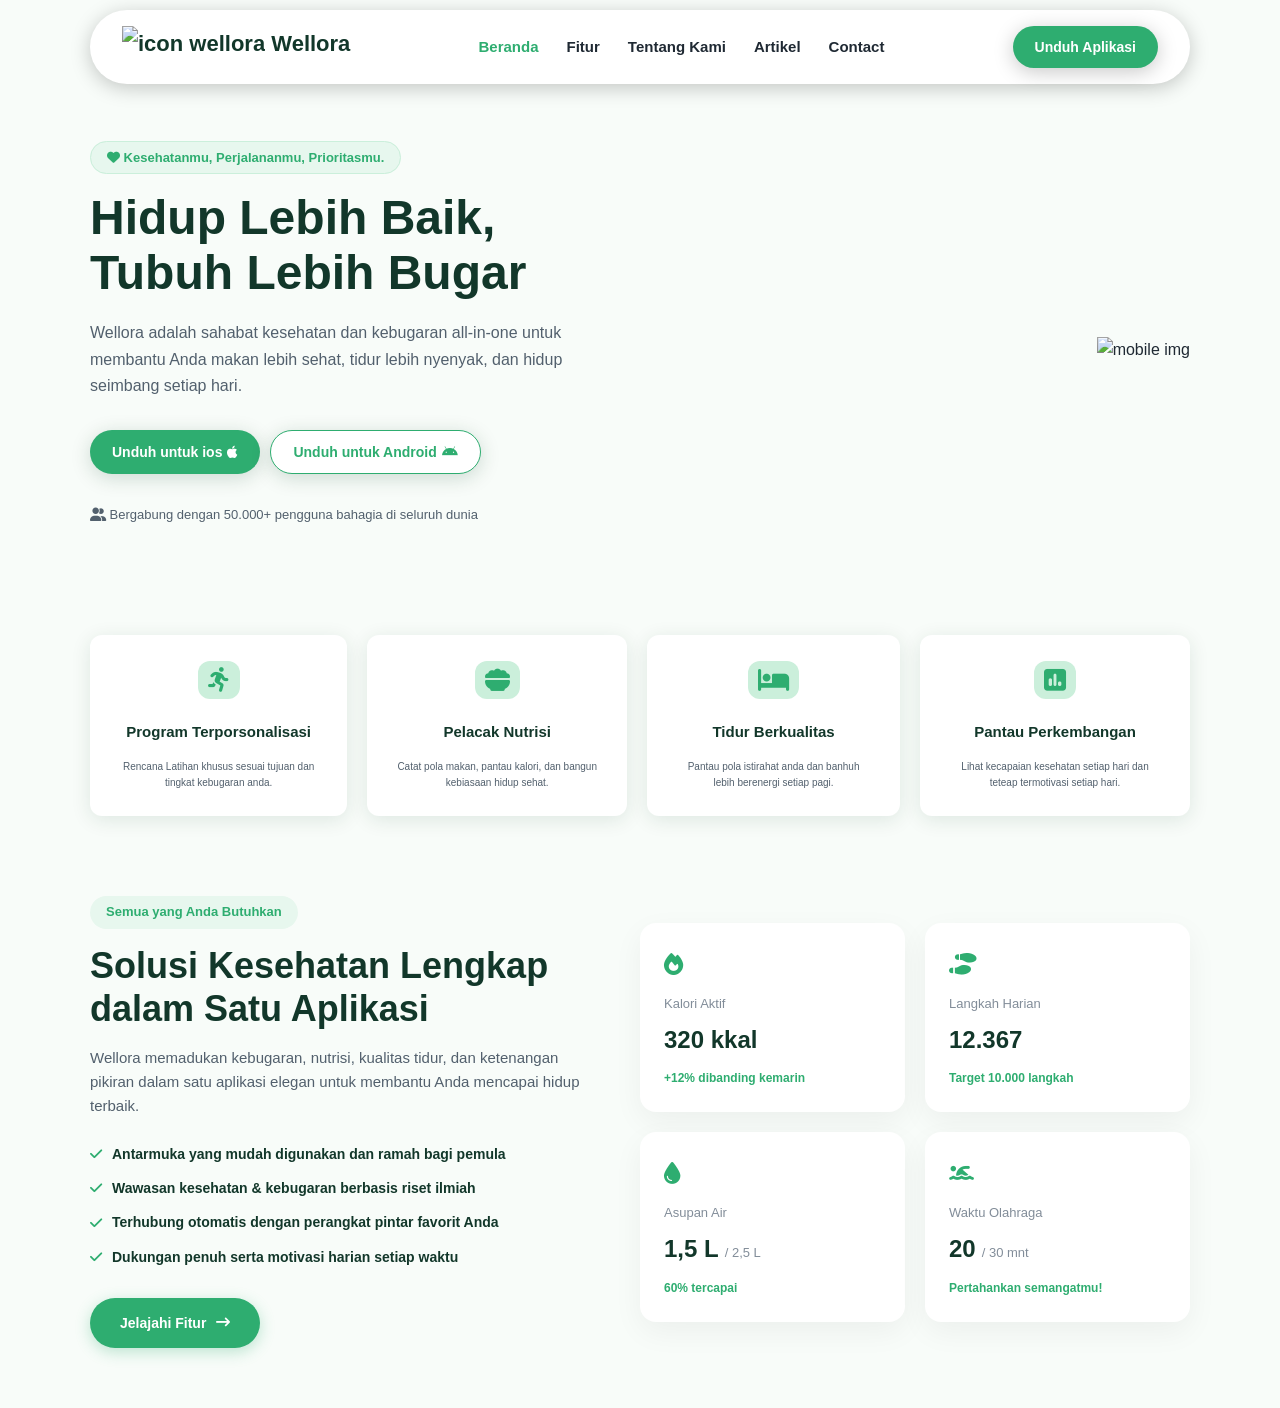
==== index.html @ ba8f1bae "first commit" ====
<!DOCTYPE html>
<html lang="en">
<head>
  <meta charset="UTF-8">
  <meta name="viewport" content="width=device-width, initial-scale=1.0">
  <title>wellora.web</title>
  <link rel="stylesheet" href="style.css">
    <!-- Font Awesome Icon Library -->
    <link rel="stylesheet" href="https://cdnjs.cloudflare.com/ajax/libs/font-awesome/6.7.2/css/all.min.css" />

</head>
<body>
  <!-- header -->
  <header>
    <!-- logo -->
     <a href="#" class="navlogo">
     <span class="navlogoicon">
      <img src="https://lh3.googleusercontent.com/drive-storage/AJQWtBNpy7UcXJLCCyPNH37jKdorgZY7l9CeEy8eBWcWMnrYd9LPdTwV-IcKPlzGe5DvdjfcFlWqzOZmU04oXI4hOB-oAnep9xHTvx-Dtn3wOmR-TZpiCQ=w1920-h928?auditContext=forDisplay" alt="icon wellora" width="30" height="30">
     </span>
     Wellora
    </a>

    <!-- menu -->
     <nav class="navmenu">
      <a href="#" class="navitem navitem-active">Beranda</a>
      <a href="#" class="navitem">Fitur</a>
      <a href="#" class="navitem">Tentang Kami</a>
      <a href="#" class="navitem">Artikel</a>
      <a href="#" class="navitem">Contact</a>

     </nav>
    <!-- button -->
     <div class="navbutton">
      <a href="#" class="navbuttonunduh">Unduh Aplikasi </a>
     </div>
  </header>
  <!-- hero -->
   <section class="hero">
    <div class="texthero">
      <span class="badgehero"><i class="fa-solid fa-heart"></i>
       Kesehatanmu, Perjalananmu, Prioritasmu.
      </span>
      <h1 class="judulhero">
        Hidup Lebih Baik,<br> Tubuh Lebih Bugar
      </h1>
      <p class="parafhero">Wellora adalah sahabat kesehatan dan kebugaran all-in-one untuk <br> membantu Anda makan lebih sehat, tidur
        lebih nyenyak, dan hidup<br>seimbang setiap hari.
      </p>
      <div class="buttonhero">
        <a href="#" class="ios">Unduh untuk ios
          <i class="fa-brands fa-apple"></i></a>
        <a href="#" class="Android">Unduh untuk Android
          <i class="fa-brands fa-android"></i></a>
      </div>
      <div class="tagline">
         <i class="fa-solid fa-user-group"></i>
         Bergabung dengan 50.000+ pengguna bahagia di seluruh dunia 
      </div>
    </div>
    <div class="gambarhero">
      <img src="https://lh3.googleusercontent.com/drive-storage/AJQWtBPCfw74c8d9u2xYVH5w7DA3XFbW40SSnewrKDf_74r3ZK7bQre1Wvm15f_te7UjoFHJ07h672FbIvqyPeDYc8zlpuM-F2taJ-fATeaSntiDtudWUA=w1920-h928?auditContext=forDisplay" alt="mobile img" class="gambar">
    </div>
   </section>
   <!-- section1 -->
   <section class="section">
    <div class="secfitur">
      <span>
        <i class="fa-solid fa-person-running"></i>
      </span>
      <h2 class="fitur">Program Terporsonalisasi</h2>
      <p class="secparaf">Rencana Latihan khusus sesuai tujuan dan tingkat kebugaran anda.</p>
    </div>
    <div class="secfitur">
      <span>
        <i class="fa-solid fa-bowl-food"></i>
      </span>
      <h2 class="fitur">Pelacak Nutrisi</h2>
      <p class="secparaf">Catat pola makan, pantau kalori, dan bangun kebiasaan hidup sehat.</p>
    </div>
      <div class="secfitur">
      <span>
       <i class="fa-solid fa-bed"></i>
      </span>
      <h2 class="fitur">Tidur Berkualitas</h2>
      <p class="secparaf">Pantau pola istirahat anda dan banhuh lebih berenergi setiap pagi.</p>
    </div>
    <div class="secfitur">
      <span>
      <i class="fa-solid fa-square-poll-vertical"></i>
      </span>
      <h2 class="fitur">Pantau Perkembangan</h2>
      <p class="secparaf">Lihat kecapaian kesehatan setiap hari dan teteap termotivasi setiap hari.</p>
    </div>
   </section>
   <!-- section2 -->
    <section class="section2">
    <!-- Sisi Kiri: Teks & Fitur -->
    <div class="div2">
      <span class="span2">Semua yang Anda Butuhkan</span>
      <h1 class="h1">Solusi Kesehatan Lengkap<br>dalam Satu Aplikasi</h1>
      <p class="p2">
        Wellora memadukan kebugaran, nutrisi, kualitas tidur, dan ketenangan pikiran 
        dalam satu aplikasi elegan untuk membantu Anda mencapai hidup terbaik.
      </p>

      <div class="centang-list">
        <div class="centang-item">
          <i class="fa-solid fa-check"></i>
          <span><b>Antarmuka yang mudah digunakan dan ramah bagi pemula</b></span>
        </div>
        <div class="centang-item">
          <i class="fa-solid fa-check"></i>
          <span><b>Wawasan kesehatan & kebugaran berbasis riset ilmiah</b></span>
        </div>
        <div class="centang-item">
          <i class="fa-solid fa-check"></i>
          <span><b>Terhubung otomatis dengan perangkat pintar favorit Anda</b></span>
        </div>
        <div class="centang-item">
          <i class="fa-solid fa-check"></i>
          <span><b>Dukungan penuh serta motivasi harian setiap waktu</b></span>
        </div>
      </div>

      <button class="btnfitur">
        Jelajahi Fitur <i class="fa-solid fa-arrow-right-long"></i>
      </button>
    </div>

    <!-- Sisi Kanan: Kartu Metric (Grid 2x2) -->
    <div class="sec2">
      <!-- Kartu 1: Kalori -->
      <div class="secfitur2">
        <span class="icon-box"><i class="fa-solid fa-fire"></i></span>
        <p class="secparaf2">Kalori Aktif</p>
        <h2 class="fitur2">320 kkal</h2>
        <p class="hijautext">+12% dibanding kemarin</p>
      </div>

      <!-- Kartu 2: Langkah -->
      <div class="secfitur2">
        <span class="icon-box"><i class="fa-solid fa-shoe-prints"></i></span>
        <p class="secparaf2">Langkah Harian</p>
        <h2 class="fitur2">12.367</h2>
        <p class="hijautext">Target 10.000 langkah</p>
      </div>

      <!-- Kartu 3: Asupan Air -->
      <div class="secfitur2">
        <span class="icon-box"><i class="fa-solid fa-droplet"></i></span>
        <p class="secparaf2">Asupan Air</p>
        <div class="spanminim">
          <h2 class="fitur2">1,5 L</h2>
         <span class="subtext">/ 2,5 L</span>
        </div>
        <p class="hijautext">60% tercapai</p>
      </div>

      <!-- Kartu 4: Waktu Olahraga -->
      <div class="secfitur2">
        <span class="icon-box"><i class="fa-solid fa-person-swimming"></i></span>
        <p class="secparaf2">Waktu Olahraga</p>
        <div class="spanminim">
          <h2 class="fitur2">20</h2>
          <span class="subtext">/ 30 mnt</span>
        </div>
        <p class="hijautext">Pertahankan semangatmu!</p>
      </div>
    </div>
  </section>
</body>
</html>
---- style.css ----
/* reset all */
* {
  box-sizing: border-box;
  margin: 0;
  padding: 0;
}

body {
  font-family: 'Segoe UI', Tahoma, Geneva, Verdana, sans-serif;
  background-color: #F8FCF9;
  color: #1f2933;
  line-height: 1.6;/* jarak antara baris */
}

/* header dan navbar */
header {
  width: 90%;
  max-width: 1100px;
  background-color: white;
  border-radius: 40px;
  box-shadow: 0 4px 20px rgba(0, 0, 0, 0.217);
  margin: 10px auto 30px auto;
  padding: 16px 32px;

  display: flex;
  justify-content: space-between;
}

.navlogo {
  font-size: 22px;
  font-weight: 800;
  color: #12372A;
  text-decoration: none ;
}

.navmenu {
  display: flex;
  align-items: center;
  gap: 28px;
}

.navitem {
  color: #1F2933;
  text-decoration: none;
  font-weight: 600;
  font-size: 15px;
}

.navitem:hover , .navitem-active {
  color: #2ead70;
  transition: color 0.25s ease ;
}

.navbuttonunduh {
  background-color: #2ead70;
  padding: 10px 22px;
  border-radius: 25px;
  color: white;
  text-decoration: none;
  font-weight: 700;
  font-size: 14px;
  display: flex;
  align-items: center;
  box-shadow: 0 4px 20px rgba(0, 0, 0, 0.217);
}

.navbuttonunduh:hover {
  background-color: #248c5a;
  transform: translateY(-2px);
  transition: transform 0.2s ease;
}

/* hero sections */

.hero {
  width: 90%;
  max-width: 1100px;
  margin: 0 auto;

  display: flex;
  justify-content: space-between;
  align-items: center;
  gap: 40px;
  padding-top: 30px;
  padding-bottom: 60px;
}

.gambar {
  width: 100%;
  max-width: 400px;
  height: auto;
}

.badgehero {
  color: #2ead70;
  background-color: #e7f7ee;
  border-radius:25px ;
  padding: 8px 16px;
  border: 1px solid #CBEFDB;
  font-weight: 700;
  font-size: 13px;
  font-family: 'Segoe UI', Tahoma, Geneva, Verdana, sans-serif;
}

.judulhero {
  font-family: 'Segoe UI', Tahoma, Geneva, Verdana, sans-serif;
  font-size: 48px;
  color: #12372A;
  line-height: 1.15;
  font-weight: 800;
  margin-bottom: 20px;
  margin-top: 20px;
}

.parafhero {
  font-size: 16px;
  color: #52606d;
  line-height: 1.65;
  margin-bottom: 30px;
}

.buttonhero {
  display: flex;
  gap: 10px;
  margin-bottom: 30px;
}

.ios {
  background-color: #2ead70;
  padding: 10px 22px;
  border-radius: 25px;
  color: white;
  text-decoration: none;
  font-weight: 700;
  font-size: 14px;
  display: flex;
  align-items: center;
  box-shadow: 0 4px 20px rgba(12, 63, 33, 0.179);
  gap: 5px;
}

.Android {
  background-color: white;
  padding: 10px 22px;
  border-radius: 25px;
  color: #2ead70;
  text-decoration: none;
  font-weight: 700;
  font-size: 14px;
  display: flex;
  align-items: center;
  box-shadow: 0 4px 20px rgba(12, 63, 33, 0.179);
  border: 1px solid #2ead70;
  gap: 5px;
}

.ios:hover {
  background-color: #248c5a;
  transform: translateY(-2px);
  transition: transform 0.2s ease;
}

.Android:hover {
  background-color: rgba(96, 96, 96, 0.195);
  transform: translateY(-2px);
  transition: transform 0.2s ease;
}

.tagline {
  font-size: 13px;
  color: #52606d;
  line-height: 1.65;
  margin-bottom: 30px;
}

/* section1 */

.section {
  width: 90%;
  max-width: 1100px;
  margin: 0 auto;
  display: flex;
  justify-content: center;
  gap: 20px;
  margin-top: 20px;
  margin-bottom: 20px;
}

.secfitur {
  background-color: white;
  box-shadow: 0 4px 20px rgba(12, 63, 33, 0.111);
  border-radius: 12px;
  text-align: center;
  padding: 25px 30px;
  height: 2.5;
}

.secfitur span {
  background-color: #CBEFDB;
  color: #2ead70;
  border-radius: 12px;
  padding: 5px 10px;
  font-size: 25px;
  margin-top: 20px;
}

.fitur {
  color: #12372A;
  font-size: 15px;
  font-weight: 800;
  margin-top: 20px;
}

.secparaf {
  color: #52606d;
  font-size: 10px;
  margin-top: 15px;
}

.secfitur:hover {
  background-color: rgba(96, 96, 96, 0.195);
  transform: translateY(-2px);
  transition: transform 0.2s ease;
}

/* section2 */

/* Container Utama */
.section2 {
  width: 90%;
  max-width: 1100px;
  margin: 0 auto;
  display: flex;
  align-items: center;
  justify-content: space-between;
  gap: 50px;
  padding: 60px 0;
  font-family: 'Segoe UI', Tahoma, Geneva, Verdana, sans-serif;
}

/* Kolom Kiri */
.div2 {
  flex: 1;
  max-width: 500px;
}

.span2 {
  display: inline-block;
  color: #2ead70;
  background-color: #e7f7ee;
  border-radius: 20px;
  padding: 6px 16px;
  font-weight: 600;
  font-size: 13px;
  margin-bottom: 15px;
}

.h1 {
  font-size: 36px;
  color: #12372A;
  line-height: 1.2;
  font-weight: 800;
  margin-bottom: 15px;
}

.p2 {
  font-size: 15px;
  color: #52606d;
  line-height: 1.6;
  margin-bottom: 25px;
}

/* Daftar Centang */
.centang-list {
  display: flex;
  flex-direction: column;
  gap: 12px;
  margin-bottom: 30px;
}

.centang-item {
  display: flex;
  align-items: center;
  gap: 10px;
  font-size: 14px;
  color: #52606d;
}

.centang-item i {
  color: #2ead70;
  font-weight: bold;
}

.centang-item b {
  color: #12372A;
}

/* Tombol Jelajahi */
.btnfitur {
  color: white;
  background-color: #2ead70;
  border-radius: 25px;
  padding: 17px 30px;
  border: none;
  font-weight: 700;
  font-size: 14px;
  display: flex;
  justify-content: center;
  gap: 10px;
  box-shadow: 0 4px 15px rgba(46, 173, 112, 0.3);
}

.btnfitur:hover {
  background-color: #248c5a;
  transform: translateY(-2px);
  transition: transform 0.2s ease;
}

/* Grid Kartu Kanan (2x2 Layout) */
.sec2 {
  flex: 1;
  display: grid;
  grid-template-columns: repeat(2, 1fr);
  gap: 20px;
}

.secfitur2 {
  background-color: white;
  border-radius: 16px;
  padding: 24px;
  box-shadow: 0 10px 30px rgba(0, 0, 0, 0.05);
  display: flex;
  flex-direction: column;
  justify-content: space-between;
}

.icon-box {
  color: #2ead70;
  font-size: 22px;
  margin-bottom: 12px;
  display: inline-block;
}

.secparaf2 {
  color: #828d99;
  font-size: 13px;
  font-weight: 500;
  margin: 0 0 6px 0;
}

.fitur2 {
  color: #12372A;
  font-size: 24px;
  font-weight: 800;
  margin: 0;
}

/* Wrapper Angka dan Satuan Pembagi agar Sejajar */
.spanminim {
  display: flex;
  align-items: baseline;
  gap: 6px;
}

.subtext {
  color: #828d99;
  font-size: 13px;
  font-weight: 500;
}

.hijautext {
  color: #2ead70;
  font-size: 12px;
  font-weight: 700;
  margin-top: 10px;
  margin-bottom: 0;
}

.secfitur2:hover {
  background-color: rgba(96, 96, 96, 0.195);
  transform: translateY(-2px);
  transition: transform 0.2s ease;
}
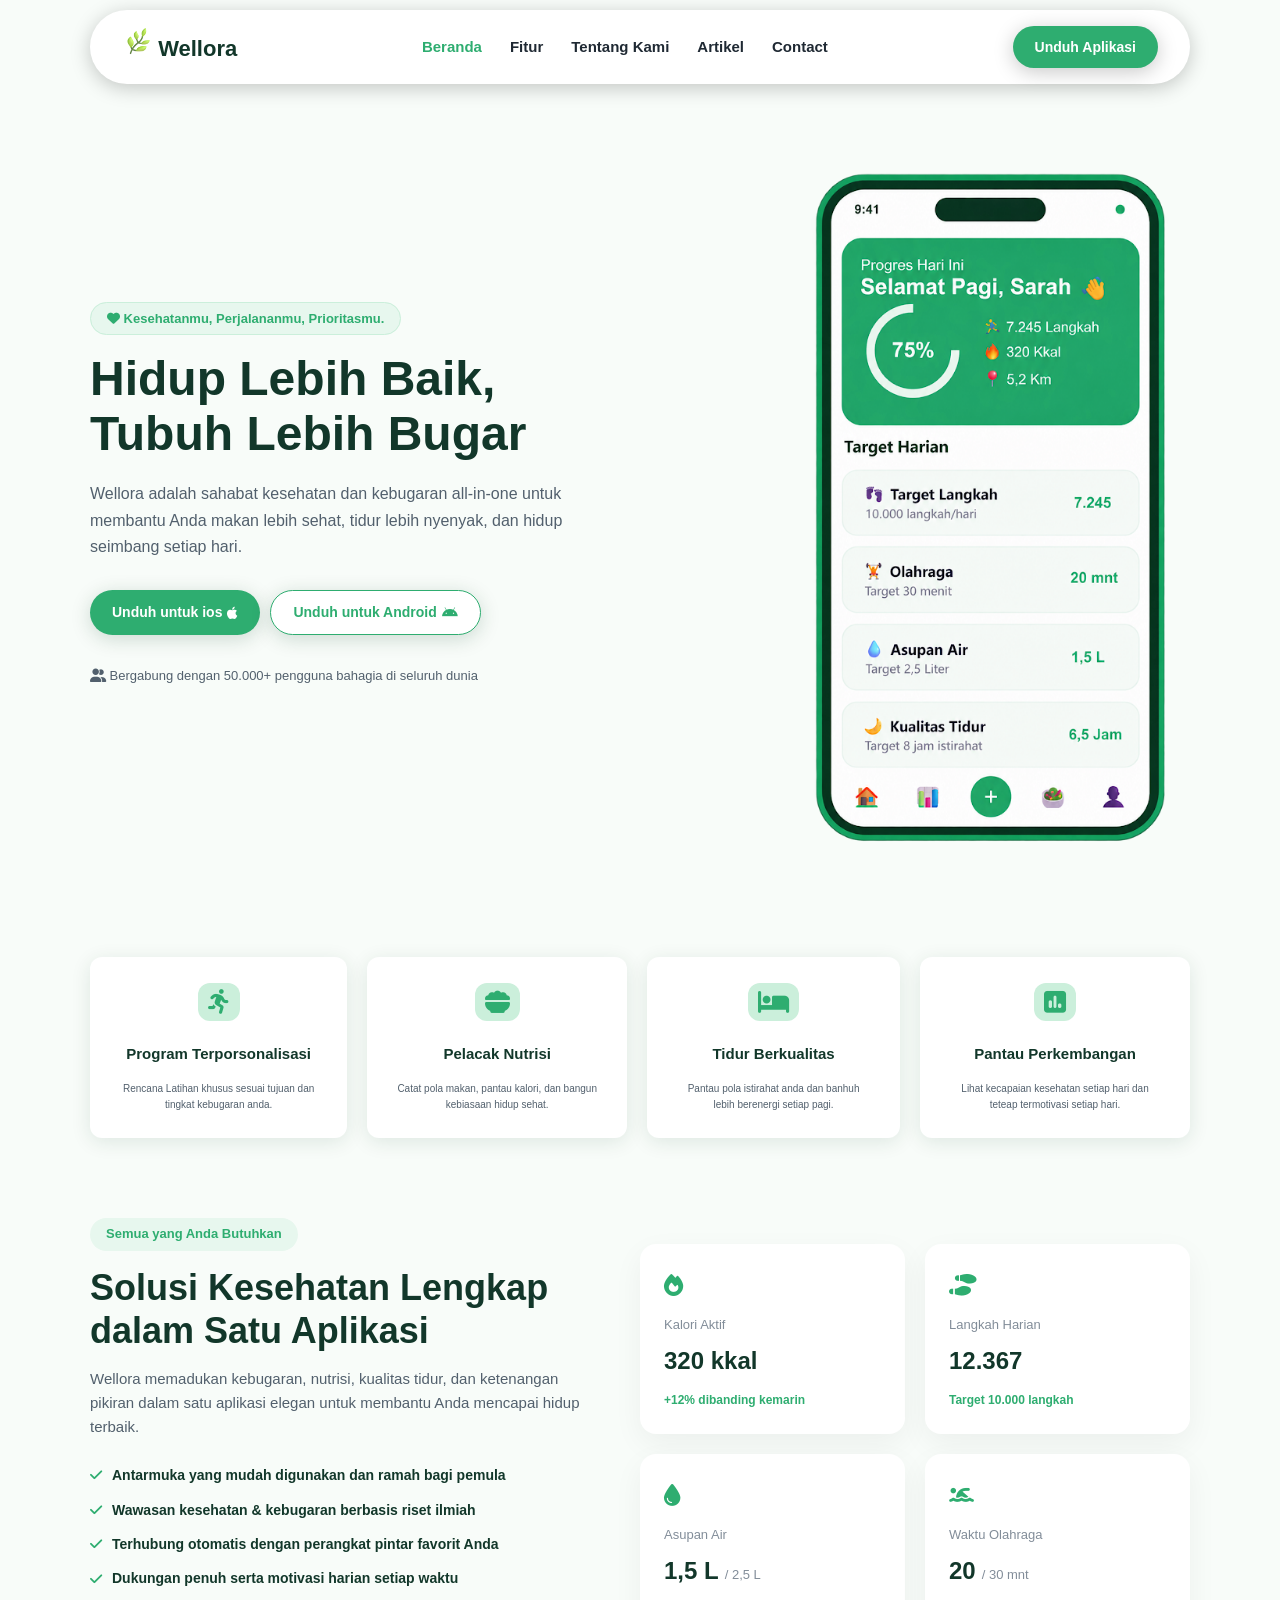
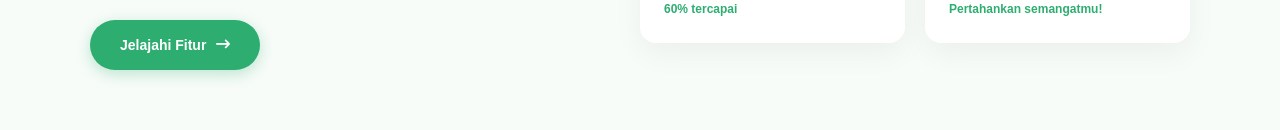
==== commit 1c6790d9: "first commit" ====
--- a/index.html
+++ b/index.html
@@ -15,7 +15,7 @@
     <!-- logo -->
      <a href="#" class="navlogo">
      <span class="navlogoicon">
-      <img src="https://lh3.googleusercontent.com/drive-storage/AJQWtBNpy7UcXJLCCyPNH37jKdorgZY7l9CeEy8eBWcWMnrYd9LPdTwV-IcKPlzGe5DvdjfcFlWqzOZmU04oXI4hOB-oAnep9xHTvx-Dtn3wOmR-TZpiCQ=w1920-h928?auditContext=forDisplay" alt="icon wellora" width="30" height="30">
+      <img src="asset1/logo wellora.png" alt="icon wellora" width="30" height="30">
      </span>
      Wellora
     </a>
@@ -58,7 +58,7 @@
       </div>
     </div>
     <div class="gambarhero">
-      <img src="https://lh3.googleusercontent.com/drive-storage/AJQWtBPCfw74c8d9u2xYVH5w7DA3XFbW40SSnewrKDf_74r3ZK7bQre1Wvm15f_te7UjoFHJ07h672FbIvqyPeDYc8zlpuM-F2taJ-fATeaSntiDtudWUA=w1920-h928?auditContext=forDisplay" alt="mobile img" class="gambar">
+      <img src="asset1/mobile.png" alt="mobile img" class="gambar">
     </div>
    </section>
    <!-- section1 -->
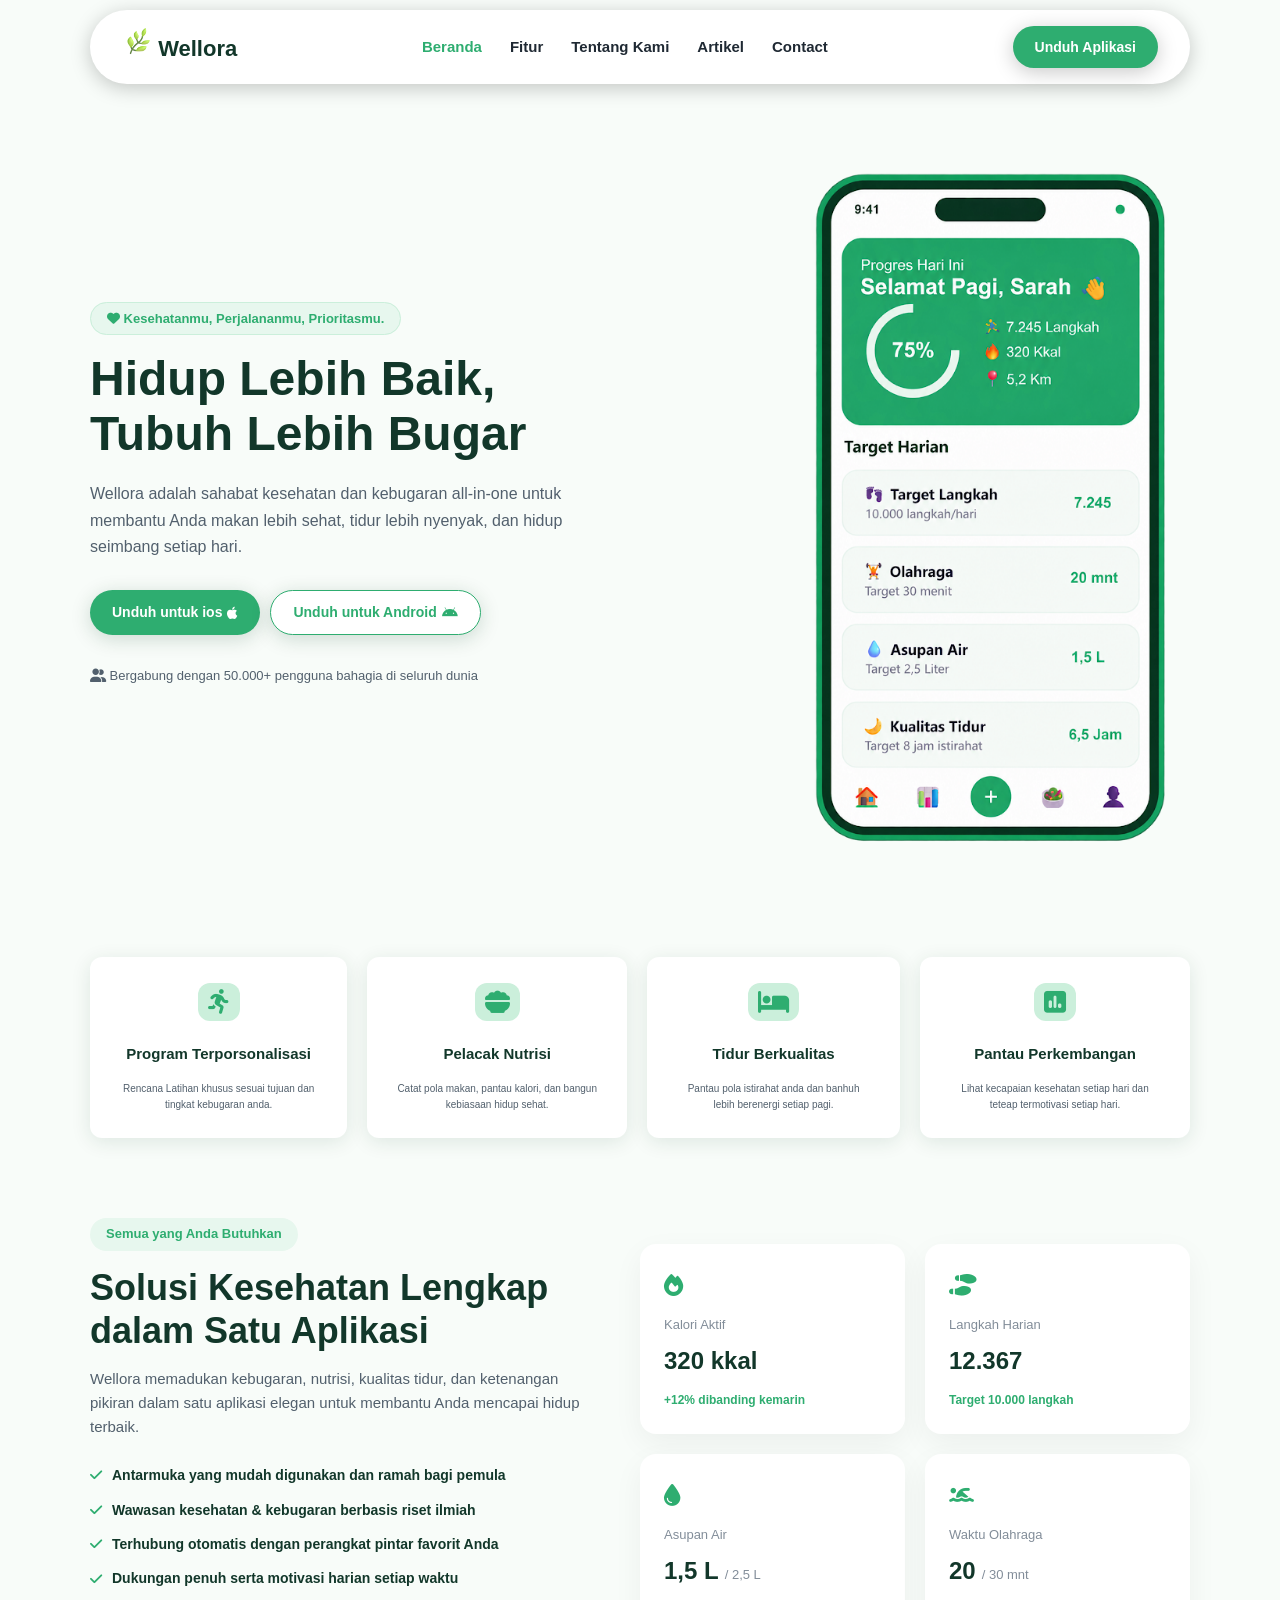
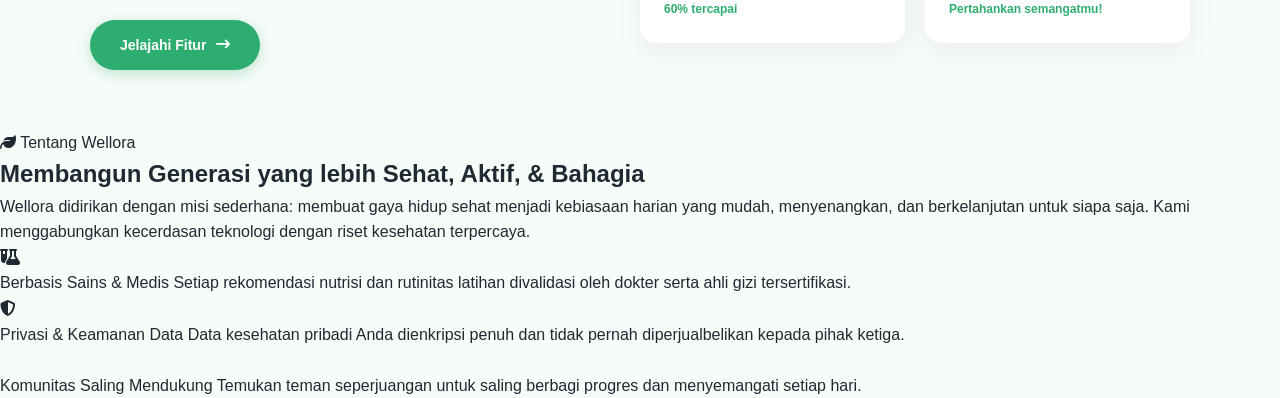
==== commit 7d8dcbc5: "first commit" ====
--- a/index.html
+++ b/index.html
@@ -168,5 +168,52 @@
       </div>
     </div>
   </section>
+  <!-- About us -->
+   <section class="about">
+    <div class="kiri">
+      <span class="aboutbadge">
+       <i class="fa-solid fa-leaf"></i> Tentang Wellora
+      </span>
+      <h2 class="title">Membangun Generasi yang lebih Sehat, Aktif, & Bahagia</h2>
+      <p class="decs">
+        Wellora didirikan dengan misi sederhana: membuat gaya hidup sehat menjadi kebiasaan harian yang mudah, menyenangkan, dan berkelanjutan untuk siapa saja. Kami menggabungkan kecerdasan teknologi dengan riset kesehatan terpercaya. 
+      </p>
+      <div class="aboutvalues">
+        <!-- value1 -->
+         <div class="valueitem">
+          <div class="valueicon">
+            <i class="fa-solid fa-flask-vial"></i>
+          </div>
+          <div class="valuetext">
+             Berbasis Sains & Medis
+             Setiap rekomendasi nutrisi dan rutinitas latihan divalidasi oleh dokter serta ahli gizi
+            tersertifikasi.
+         </div>
+        <!-- value2 -->
+          <div class="valueitem">
+           <div class="valueicon">
+            <i class="fa-solid fa-shield-halved"></i>
+           </div>
+           <div class="valuetext">
+             Privasi & Keamanan Data
+             Data kesehatan pribadi Anda dienkripsi penuh dan tidak pernah diperjualbelikan kepada pihak ketiga.
+
+           </div>
+          </div>
+        <!-- value3 -->
+          <div class="valueitem">
+           <div class="valueicon">
+            <i class="fa-solid fa-usersj"></i>
+           </div>
+           <div class="valuetext">
+            Komunitas Saling Mendukung
+            Temukan teman seperjuangan untuk saling berbagi progres dan menyemangati setiap hari.
+          </div>
+      </div>
+     </div>
+    <div class="kanan">
+      
+    </div>
+   </section>
 </body>
 </html>
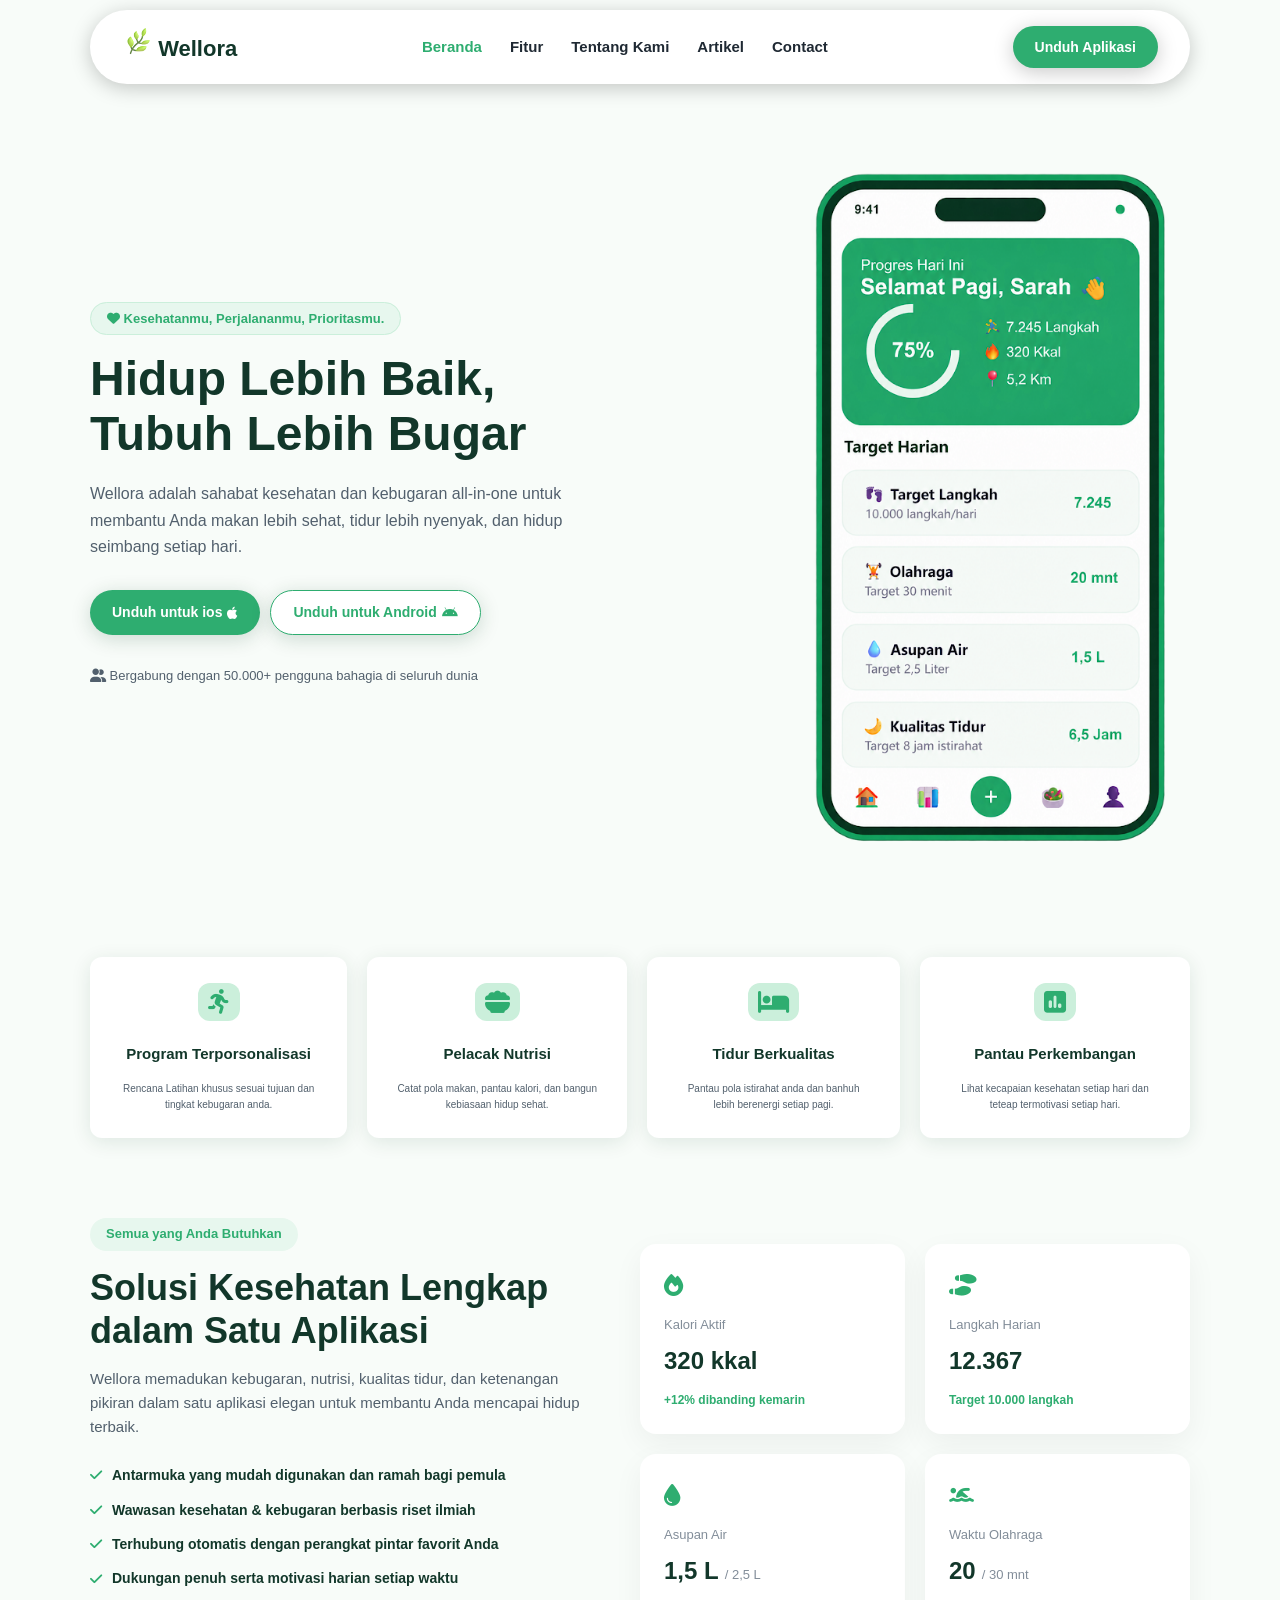
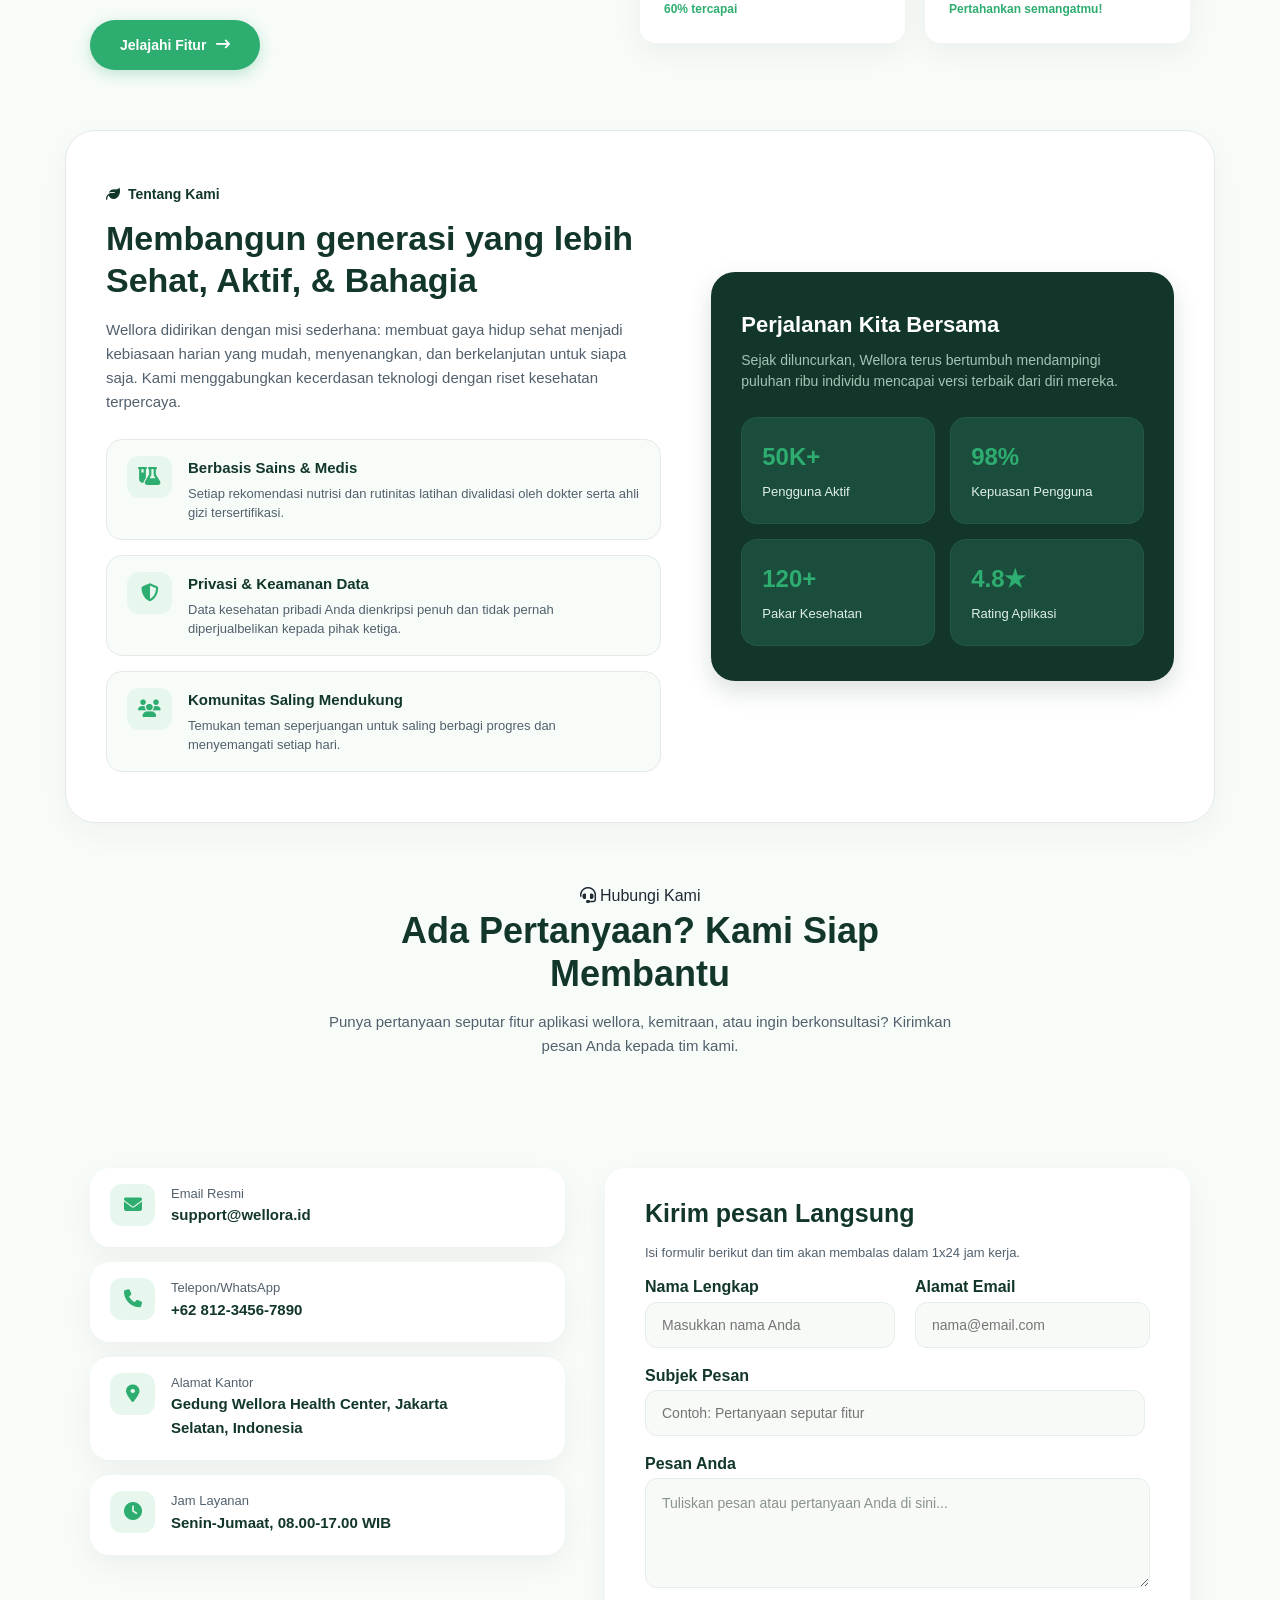
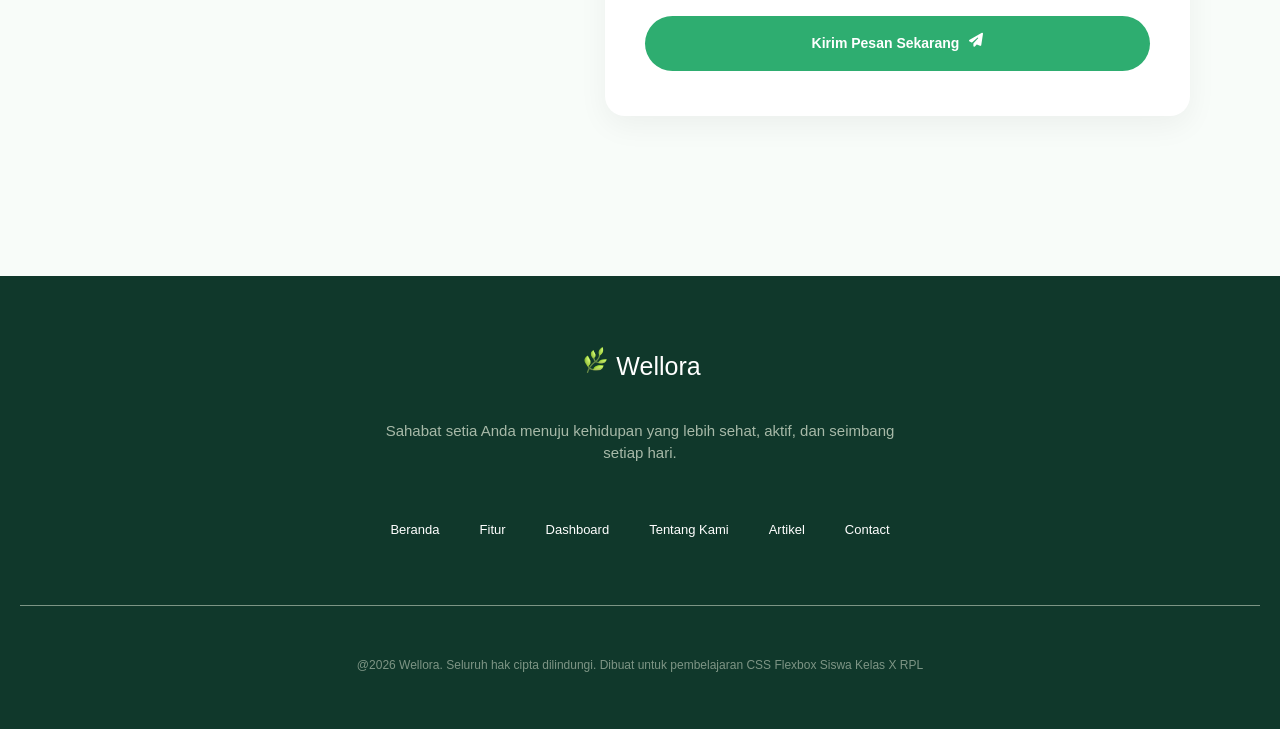
==== commit 4faea1ef: "Commit pertama file HTML" ====
--- a/index.html
+++ b/index.html
@@ -168,52 +168,186 @@
       </div>
     </div>
   </section>
-  <!-- About us -->
+  <!-- about -->
    <section class="about">
-    <div class="kiri">
-      <span class="aboutbadge">
-       <i class="fa-solid fa-leaf"></i> Tentang Wellora
-      </span>
-      <h2 class="title">Membangun Generasi yang lebih Sehat, Aktif, & Bahagia</h2>
-      <p class="decs">
-        Wellora didirikan dengan misi sederhana: membuat gaya hidup sehat menjadi kebiasaan harian yang mudah, menyenangkan, dan berkelanjutan untuk siapa saja. Kami menggabungkan kecerdasan teknologi dengan riset kesehatan terpercaya. 
+  <!-- Kolom Kiri -->
+  <div class="about-kiri">
+    <span class="about-badge">
+      <i class="fa-solid fa-leaf"></i> Tentang Kami
+    </span>
+    <h2 class="about-title">
+      Membangun generasi yang lebih<br>Sehat, Aktif, & Bahagia
+    </h2>
+    <p class="about-desc">
+      Wellora didirikan dengan misi sederhana: membuat gaya hidup sehat menjadi kebiasaan harian yang mudah, menyenangkan, dan berkelanjutan untuk siapa saja. Kami menggabungkan kecerdasan teknologi dengan riset kesehatan terpercaya.
+    </p>
+
+    <div class="about-values">
+      <!-- Item 1 -->
+      <div class="value-item">
+        <div class="value-icon">
+          <i class="fa-solid fa-flask-vial"></i>
+        </div>
+        <div class="value-text">
+          <div class="value-title">Berbasis Sains & Medis</div>
+          <div class="value-desc">Setiap rekomendasi nutrisi dan rutinitas latihan divalidasi oleh dokter serta ahli gizi tersertifikasi.</div>
+        </div>
+      </div>
+
+      <!-- Item 2 -->
+      <div class="value-item">
+        <div class="value-icon">
+          <i class="fa-solid fa-shield-halved"></i>
+        </div>
+        <div class="value-text">
+          <div class="value-title">Privasi & Keamanan Data</div>
+          <div class="value-desc">Data kesehatan pribadi Anda dienkripsi penuh dan tidak pernah diperjualbelikan kepada pihak ketiga.</div>
+        </div>
+      </div>
+
+      <!-- Item 3 -->
+      <div class="value-item">
+        <div class="value-icon">
+          <i class="fa-solid fa-users"></i>
+        </div>
+        <div class="value-text">
+          <div class="value-title">Komunitas Saling Mendukung</div>
+          <div class="value-desc">Temukan teman seperjuangan untuk saling berbagi progres dan menyemangati setiap hari.</div>
+        </div>
+      </div>
+    </div>
+  </div>
+
+  <!-- Kolom Kanan -->
+  <div class="about-kanan">
+    <div class="box-about-kanan">
+      <h2 class="title-about-kanan">Perjalanan Kita Bersama</h2>
+      <p class="desc-about-kanan">
+        Sejak diluncurkan, Wellora terus bertumbuh mendampingi puluhan ribu individu mencapai versi terbaik dari diri mereka.
       </p>
-      <div class="aboutvalues">
-        <!-- value1 -->
-         <div class="valueitem">
-          <div class="valueicon">
-            <i class="fa-solid fa-flask-vial"></i>
+
+      <div class="card-about-kanan">
+        <div class="card-item">
+          <span class="stat-num">50K+</span>
+          <p class="stat-lbl">Pengguna Aktif</p>
+        </div>
+        <div class="card-item">
+          <span class="stat-num">98%</span>
+          <p class="stat-lbl">Kepuasan Pengguna</p>
+        </div>
+        <div class="card-item">
+          <span class="stat-num">120+</span>
+          <p class="stat-lbl">Pakar Kesehatan</p>
+        </div>
+        <div class="card-item">
+          <span class="stat-num">4.8★</span>
+          <p class="stat-lbl">Rating Aplikasi</p>
+        </div>
+      </div>
+    </div>
+  </div>
+</section>
+<!-- hubungi kami -->
+<section class="hubkami">
+  <div class="containerhub">
+    <span>
+      <i class="fa-solid fa-headset"></i> Hubungi Kami 
+    </span>
+    <h1>Ada Pertanyaan? Kami Siap<br>Membantu</h1>
+    <p>Punya pertanyaan seputar fitur aplikasi wellora, kemitraan, atau ingin berkonsultasi? Kirimkan<br>pesan Anda kepada tim kami.</p>
+  </div>
+</section>
+<section class="help">
+  <div class="line">
+       <div class="linevalues">
+         <div class="lineitem">
+          <div class="lineicon">
+          <i class="fa-solid fa-envelope"></i>
+        </div>
+        <div class="linetext">
+          <div class="linetitle">Email Resmi</div>
+         <div class="linedesc">support@wellora.id</div>
+        </div>
+       </div>
+       <div class="lineitem">
+          <div class="lineicon">
+          <i class="fa-solid fa-phone"></i>
+        </div>
+        <div class="linetext">
+          <div class="linetitle">Telepon/WhatsApp</div>
+         <div class="linedesc">+62 812-3456-7890</div>
+        </div>
+       </div>
+       <div class="lineitem">
+          <div class="lineicon">
+          <i class="fa-solid fa-location-dot"></i>
+        </div>
+        <div class="linetext">
+          <div class="linetitle">Alamat Kantor</div>
+         <div class="linedesc">Gedung Wellora Health Center, Jakarta <br> Selatan, Indonesia</div>
+        </div>
+       </div>
+       <div class="lineitem">
+          <div class="lineicon">
+          <i class="fa-solid fa-clock"></i>
+        </div>
+        <div class="linetext">
+          <div class="linetitle">Jam Layanan</div>
+         <div class="linedesc">Senin-Jumaat, 08.00-17.00 WIB</div>
+        </div>
+       </div>
+      </div>
+
+
+    <div class="kirimepesan">
+      <h1>Kirim pesan Langsung</h1>
+      <p>Isi formulir berikut dan tim akan membalas dalam 1x24 jam kerja.</p>
+      <div class="nama">
+        <div class="namalengkap">
+          <h2>Nama Lengkap</h2>
+          <input type="text" placeholder="Masukkan nama Anda">
+        </div>
+          <div class="alamatemail">
+            <h2>Alamat Email</h2>
+            <input type="email" placeholder="nama@email.com">
           </div>
-          <div class="valuetext">
-             Berbasis Sains & Medis
-             Setiap rekomendasi nutrisi dan rutinitas latihan divalidasi oleh dokter serta ahli gizi
-            tersertifikasi.
-         </div>
-        <!-- value2 -->
-          <div class="valueitem">
-           <div class="valueicon">
-            <i class="fa-solid fa-shield-halved"></i>
-           </div>
-           <div class="valuetext">
-             Privasi & Keamanan Data
-             Data kesehatan pribadi Anda dienkripsi penuh dan tidak pernah diperjualbelikan kepada pihak ketiga.
-
-           </div>
+        </div>
+          <div class="subjek">
+            <div class="subjekpesan">
+              <h2>Subjek Pesan</h2>
+              <input type="text" placeholder="Contoh: Pertanyaan seputar fitur">
+            </div>
+            <div class="pesan">
+              <div class="pesananda">
+                <h2>Pesan Anda</h2>
+                <textarea placeholder="Tuliskan pesan atau pertanyaan Anda di sini..."></textarea>
+              </div>
+            </div>
           </div>
-        <!-- value3 -->
-          <div class="valueitem">
-           <div class="valueicon">
-            <i class="fa-solid fa-usersj"></i>
-           </div>
-           <div class="valuetext">
-            Komunitas Saling Mendukung
-            Temukan teman seperjuangan untuk saling berbagi progres dan menyemangati setiap hari.
-          </div>
-      </div>
-     </div>
-    <div class="kanan">
       
-    </div>
-   </section>
+      <div class="btnpesan">
+        <p>Kirim Pesan Sekarang <i class="fa-solid fa-paper-plane"></i></p>
+      </div>
+    </div>
+</section>
+<footer>
+    <a href="#">
+     <span>
+      <img src="asset1/logo wellora.png" alt="icon wellora" width="30" height="30">
+     </span>
+     Wellora
+    </a>
+    <p>Sahabat setia Anda menuju kehidupan yang lebih sehat, aktif, dan seimbang <br> setiap hari.</p>
+      <nav>
+      <a href="#" class="navfooter">Beranda</a>
+      <a href="#" class="navfooter">Fitur</a>
+      <a href="#" class="navfooter">Dashboard</a>
+      <a href="#" class="navfooter">Tentang Kami</a>
+      <a href="#" class="navfooter">Artikel</a>
+      <a href="#" class="navfooter">Contact</a>
+      </nav>
+      <hr class="hrfooter">
+      <p class="footerp">@2026 Wellora. Seluruh hak cipta dilindungi. Dibuat untuk pembelajaran CSS Flexbox Siswa Kelas X RPL</p>
+</footer>
 </body>
 </html>
--- a/style.css
+++ b/style.css
@@ -72,7 +72,7 @@
 
 /* hero sections */
 
-.hero {
+.hero,.about {
   width: 90%;
   max-width: 1100px;
   margin: 0 auto;
@@ -338,7 +338,7 @@
   color: #2ead70;
   font-size: 22px;
   margin-bottom: 12px;
-  display: inline-block;
+  display: inline-block;  
 }
 
 .secparaf2 {
@@ -380,4 +380,450 @@
   background-color: rgba(96, 96, 96, 0.195);
   transform: translateY(-2px);
   transition: transform 0.2s ease;
+}
+
+/* about */
+/* Container Utama Section */
+.about {
+  width: 90%;
+  max-width: 1150px;
+  margin: 0 auto;
+  background-color: white;
+  border-radius: 30px;
+  box-shadow: 0 10px 30px rgba(18, 55, 42, 0.04);
+  border: 1px solid #E5E9E8;
+  padding: 50px 40px;
+  display: flex;
+  align-items: center;
+  justify-content: space-between;
+  gap: 50px;
+  font-family: 'Segoe UI', Tahoma, Geneva, Verdana, sans-serif;
+}
+
+/* Kolom Kiri */
+.about-kiri {
+  flex: 1.2;
+}
+
+.about-badge {
+  display: inline-flex;
+  align-items: center;
+  gap: 8px;
+  font-size: 14px;
+  font-weight: 600;
+  color: #12372A;
+  margin-bottom: 12px;
+}
+
+.about-title {
+  font-size: 34px;
+  color: #12372A;
+  font-weight: 800;
+  line-height: 1.25;
+  margin-bottom: 16px;
+}
+
+.about-desc {
+  font-size: 15px;
+  color: #52606D;
+  line-height: 1.6;
+  margin-bottom: 25px;
+}
+
+/* Value Items (3 Card Kiri) */
+.about-values {
+  display: flex;
+  flex-direction: column;
+  gap: 15px;
+}
+
+.value-item {
+  display: flex;
+  gap: 16px;
+  background-color: #F8FCF9;
+  padding: 16px 20px;
+  border-radius: 16px;
+  border: 1px solid #E5E9E8;
+  align-items: flex-start;
+}
+
+.value-icon {
+  font-size: 18px;
+  border-radius: 12px;
+  background-color: #E7F7EE;
+  color: #2ead70;
+  width: 45px;
+  height: 42px;
+  display: flex;
+  align-items: center;
+  justify-content: center;
+  flex-shrink: 0;
+}
+
+.value-title {
+  font-weight: 750;
+  font-size: 15px;
+  color: #12372A;
+  margin-bottom: 4px;
+}
+
+.value-desc {
+  font-size: 13px;
+  color: #52606D;
+  line-height: 1.5;
+}
+
+/* Kolom Kanan */
+.about-kanan {
+  flex: 1;
+}
+
+.box-about-kanan {
+  background-color: #12372A;
+  color: white;
+  padding: 35px 30px;
+  box-shadow: 0 10px 25px rgba(18, 55, 42, 0.15);
+  border-radius: 24px;
+}
+
+.title-about-kanan {
+  font-size: 22px;
+  font-weight: 800;
+  color: white;
+  margin-top: 0;
+  margin-bottom: 8px;
+}
+
+.desc-about-kanan {
+  font-size: 14px;
+  color: #A3C4B5;
+  line-height: 1.5;
+  margin-top: 0;
+  margin-bottom: 25px;
+}
+
+.card-about-kanan {
+  display: grid;
+  grid-template-columns: repeat(2, 1fr);
+  gap: 15px;
+}
+
+.card-item {
+  background-color: #1A4D3B;
+  border-radius: 16px;
+  padding: 20px;
+  border: 1px solid rgba(255, 255, 255, 0.05);
+  display: flex;
+  flex-direction: column;
+  justify-content: space-between;
+}
+
+.card-item .stat-num {
+  font-size: 24px;
+  font-weight: 800;
+  color: #2ead70;
+  margin-bottom: 6px;
+  display: block;
+}
+
+.card-item .stat-lbl {
+  font-size: 13px;
+  color: #E1EFEA;
+  margin: 0;
+}
+
+/* hubungi kami */
+
+.hubkami {
+  width: 90%;
+  max-width: 1100px;
+  margin: 10px auto 30px auto;
+  text-align: center;
+  display: flex;
+  align-items: center;
+  justify-content: center;
+  margin-top: 60px;
+  margin-bottom: 60px;
+}
+
+.hubkami span {
+  font-weight: 150px;
+}
+
+.hubkami h1 {
+  font-size: 36px;
+  color: #12372A;
+  line-height: 1.2;
+  font-weight: 800;
+  margin-bottom: 15px;
+}
+
+.hubkami p {
+  font-size: 15px;
+  color: #52606d;
+  font-weight: 150px;
+  line-height: 1.6;
+} 
+
+/* help */
+.linevalues {
+  display: flex;
+  flex-direction: column;
+  gap: 15px;
+  width: 100%;
+  max-width: 500px;
+}
+
+.lineitem {
+  display: flex;
+  gap: 16px;
+  background-color: white;
+  padding: 16px 20px;
+  border-radius: 20px;
+  box-shadow: 0 10px 30px rgba(0, 0, 0, 0.05);
+  align-items: flex-start;
+}
+
+.lineicon {
+  font-size: 18px;
+  border-radius: 12px;
+  background-color: #E7F7EE;
+  color: #2ead70;
+  width: 45px;
+  height: 42px;
+  display: flex;
+  align-items: center;
+  justify-content: center;
+  flex-shrink: 0;
+}
+
+.linetitle {
+    font-size: 13px;
+  color: #52606D;
+  line-height: 1.5;
+}
+
+.linedesc {
+  font-weight: 800;
+  font-size: 15px;
+  color: #12372A;
+  margin-bottom: 4px;
+}
+
+.kirimepesan {
+  width: 1000px;
+  gap: 16px;
+  background-color: white;
+  padding: 30px 40px;
+  border-radius: 20px;
+  box-shadow: 0 10px 30px rgba(0, 0, 0, 0.05);
+}
+
+.kirimepesan h1 {
+  font-size: 25px;
+  color: #12372A;
+  line-height: 1.2;
+  font-weight: 800;
+  margin-bottom: 15px;
+}
+
+.kirimepesan p {
+  font-size: 13px;
+  color: #52606D;
+  line-height: 1.5;
+  margin-bottom: 15px;
+}
+
+.nama {
+  display: flex;
+  gap: 20px;
+}
+
+.namalengkap h2 {
+  font-size: 16px;
+  color: #12372A;
+  line-height: 1.2;
+  font-weight: 800;
+  margin-bottom: 5px;
+}
+
+.alamatemail h2 {
+  font-size: 16px;
+  color: #12372A;
+  line-height: 1.2;
+  font-weight: 800;
+  margin-bottom: 5px;
+}
+
+.namalengkap input {
+    padding: 14px 16px;
+    margin-bottom: 18px;
+    border: 1px solid #e5eee8;
+    border-radius: 12px;
+    background-color: #f7faf7;
+    font-family: Arial, sans-serif;
+    font-size: 14px;
+    box-sizing: border-box;
+    width: 250px;
+}
+
+textarea {
+    height: 110px;
+}
+
+label {
+    display: block;
+    margin-bottom: 10px;
+    font-weight: bold;
+    color: #25483d;
+}
+
+.alamatemail input {
+     padding: 14px 16px;
+    margin-bottom: 18px;
+    border: 1px solid #e5eee8;
+    border-radius: 12px;
+    background-color: #f7faf7;
+    font-family: Arial, sans-serif;
+    font-size: 14px;
+    box-sizing: border-box;
+    width: 235px;
+}
+
+.subjek {
+  display: flex;
+  flex-direction: column;
+}
+
+.subjekpesan h2 {
+  font-size: 16px;
+  color: #12372A;
+  line-height: 1.2;
+  font-weight: 800;
+  margin-bottom: 5px;
+}
+
+.subjekpesan input {
+    padding: 14px 16px;
+    margin-bottom: 18px;
+    border: 1px solid #e5eee8;
+    border-radius: 12px;
+    background-color: #f7faf7;
+    font-family: Arial, sans-serif;
+    font-size: 14px;
+    box-sizing: border-box;
+    width: 500px;
+}
+
+.pesananda h2 {
+  font-size: 16px;
+  color: #12372A;
+  line-height: 1.2;
+  font-weight: 800;
+  margin-bottom: 5px;
+}
+
+textarea {
+    width: 100%;
+    height: 110px;
+    padding: 16px;
+    box-sizing: border-box;
+    border: 1px solid #e5eee8;
+    border-radius: 12px;
+    background-color: #f7faf7;
+    font-family: Arial, sans-serif;
+    font-size: 14px;
+    color: #25483d;
+    resize: vertical;
+    outline: none;
+}
+
+textarea::placeholder {
+    color: #89938f;
+}
+
+.btnpesan {
+  margin-top: 20px;
+  background-color: #2ead70;
+  text-align: center;
+  border-radius: 30px;
+}
+
+.btnpesan:hover {
+  background-color: #248c5a;
+  transform: translateY(-2px);
+  transition: transform 0.2s ease;
+}
+
+
+.btnpesan p {
+  color: white;
+  border-radius: 25px;
+  padding: 17px 30px;
+  border: none;
+  font-weight: 700;
+  font-size: 14px;
+  display: flex;
+  justify-content: center;
+  gap: 10px;
+}
+
+.line {
+  width: 90%;
+  max-width: 1100px;
+  margin: 0 auto;
+
+  display: flex;
+  justify-content: space-between;
+  gap: 40px;
+  padding-top: 50px;
+  padding-bottom: 60px;
+}
+
+footer {
+  margin-top: 100px;
+    width: 100%;
+    min-height: 310px;
+    background-color: #10382B;
+    box-sizing: border-box;
+    padding: 40px 20px;
+    text-align: center;
+    line-height: 100px;
+}
+
+footer a{
+  color: white;
+  text-decoration: none;
+  font-size: 25px;
+  font-weight: 500;
+}
+
+footer p {
+  font-size: 15px;
+  color: #A7B9A8;
+  line-height: 1.5;
+  margin-bottom: 15px;
+}
+
+footer nav {
+  display: flex;
+  justify-content: center;
+  gap: 40px;
+}
+
+.navfooter  {
+  font-size: 13px;
+}
+
+.footerp {
+  color: #a7b9a8b8;
+  font-size: 12px;
+  margin-top: 50px;
+}
+
+.hrfooter {
+    border: none;
+    height: 1px;
+    background-color: #a7b9a8b8;
+    margin: 25px 0;
 }
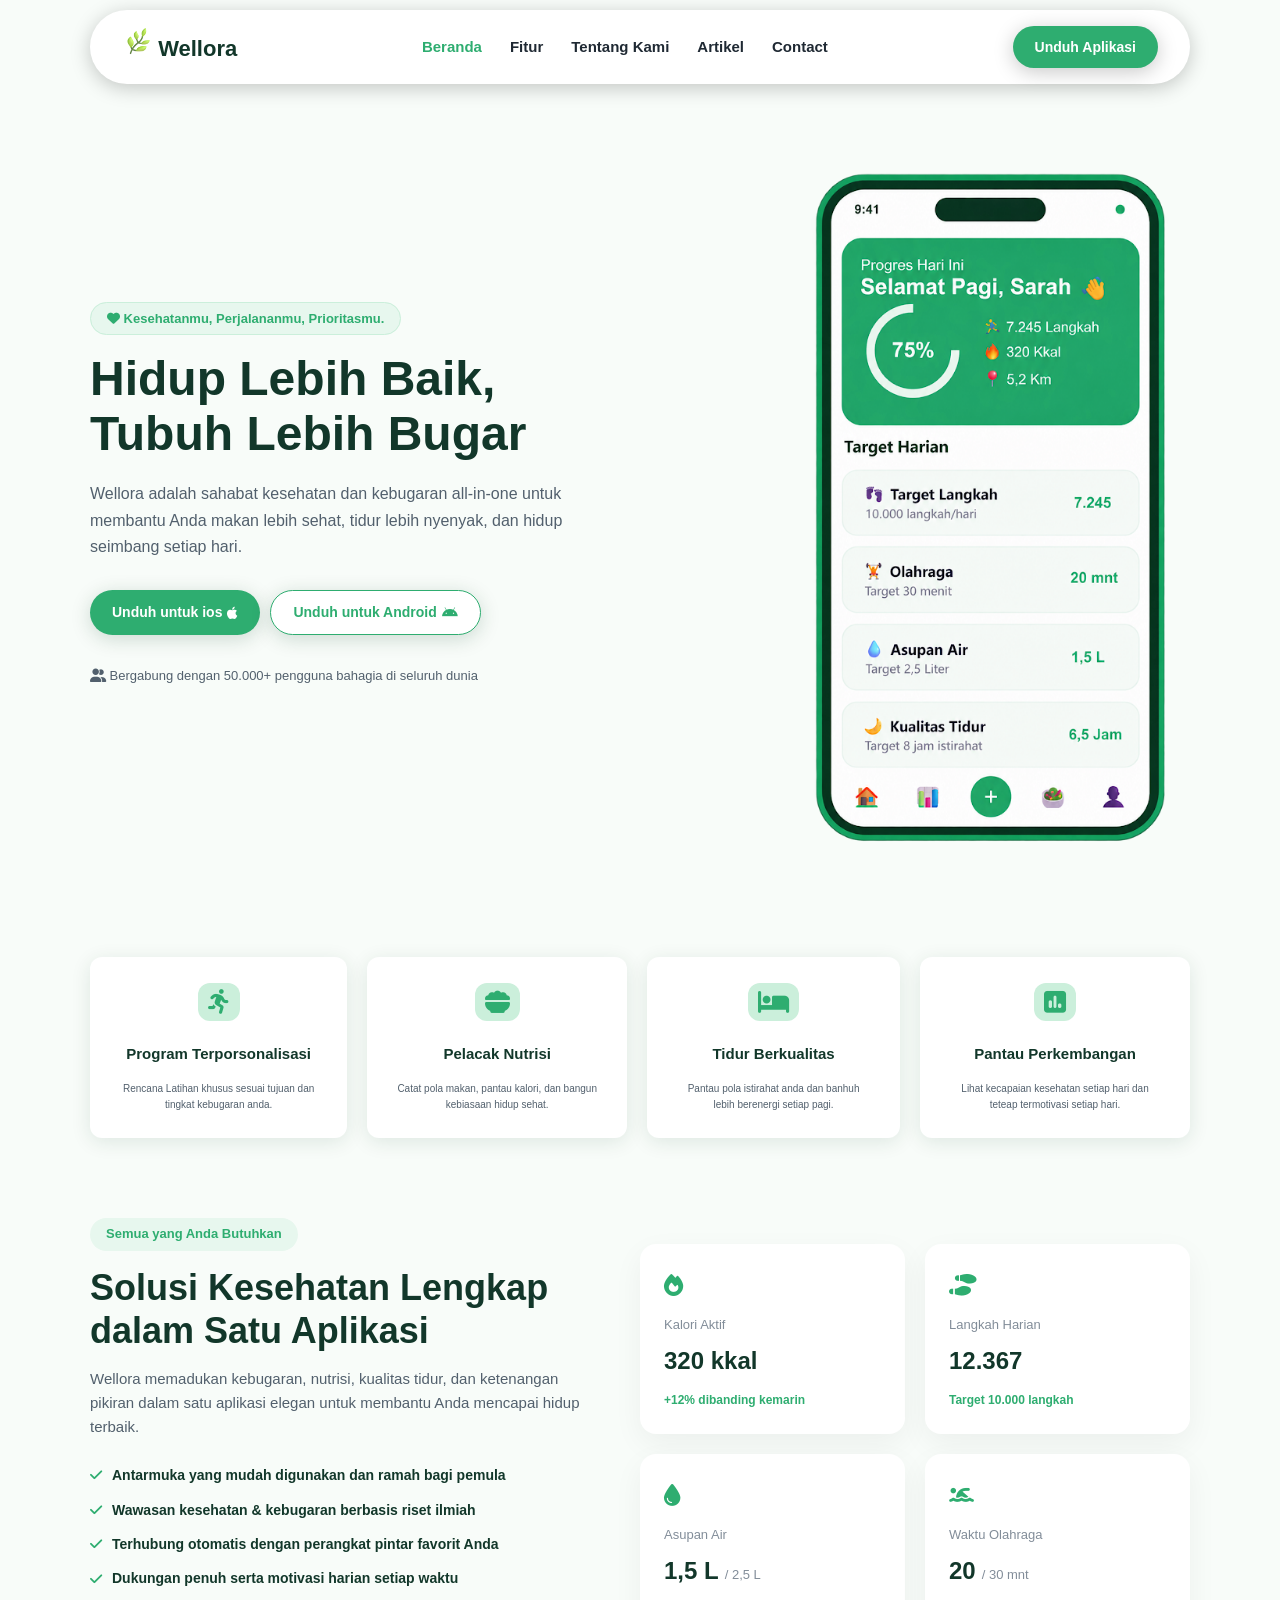
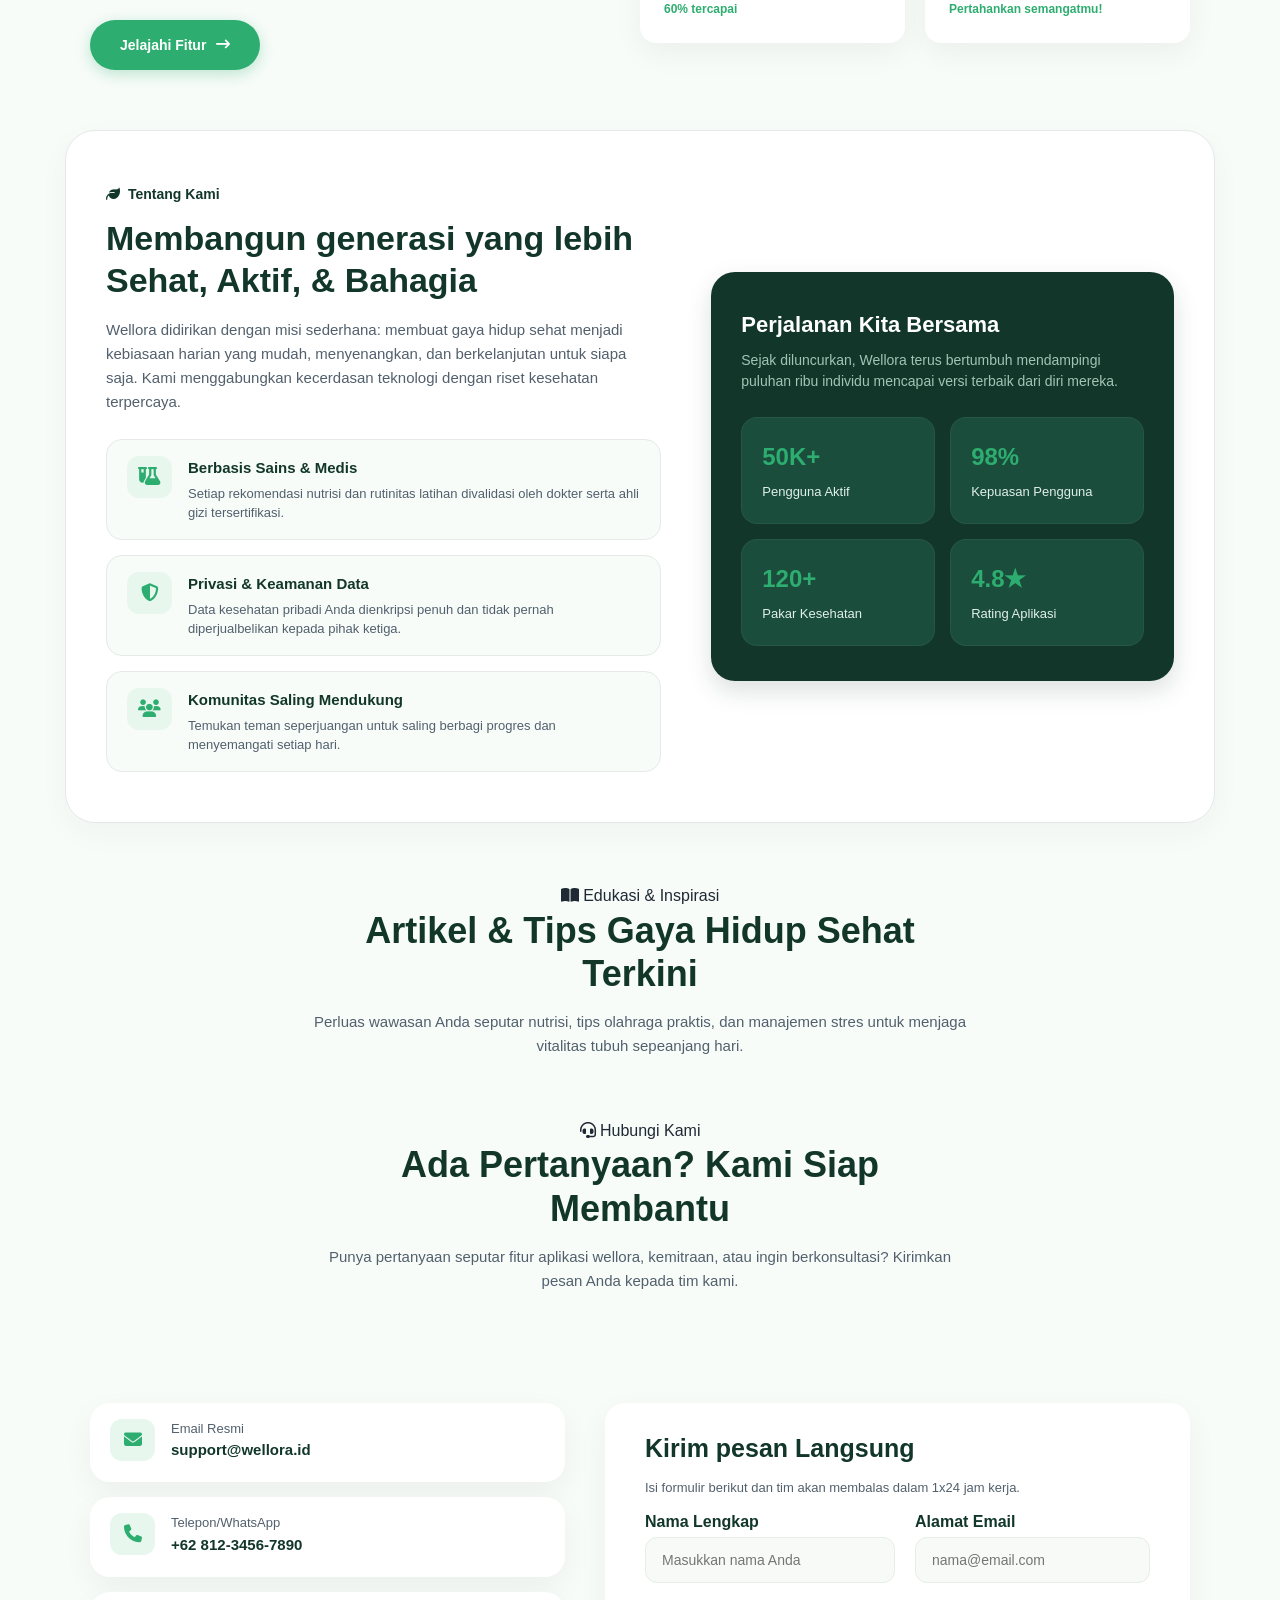
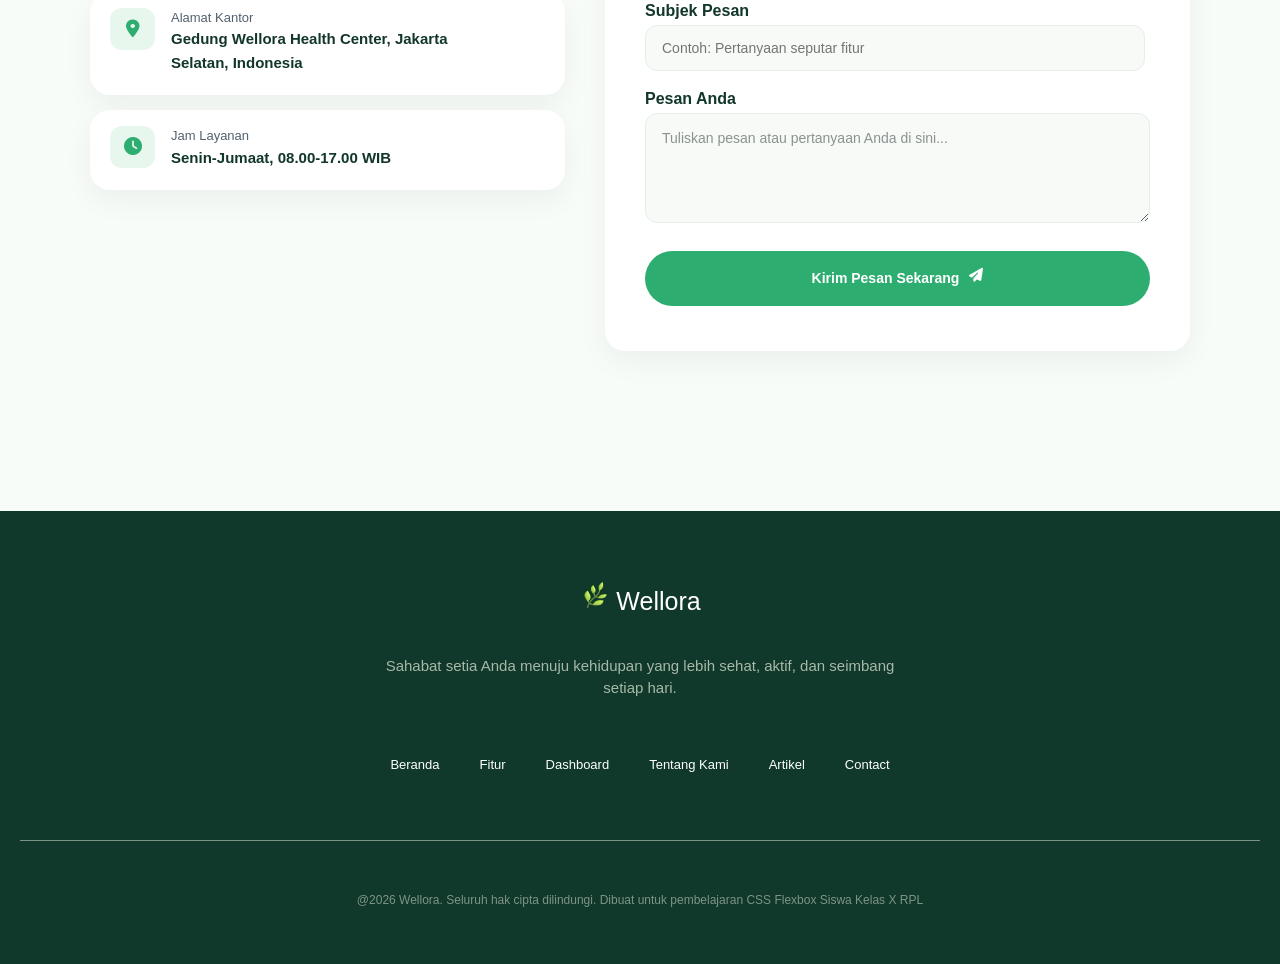
==== commit 8eede2c0: "Commit pertama file HTML" ====
--- a/index.html
+++ b/index.html
@@ -247,11 +247,21 @@
     </div>
   </div>
 </section>
+<!-- Artikel -->
+ <section class="artikel">
+  <div class="containerartikel">
+    <span>
+      <i class="fa-solid fa-book-open"></i> Edukasi & Inspirasi
+    </span>
+    <h1>Artikel & Tips Gaya Hidup Sehat<br>Terkini</h1>
+    <p>Perluas wawasan Anda seputar nutrisi, tips olahraga praktis, dan manajemen stres untuk menjaga<br>vitalitas tubuh sepeanjang hari.</p>
+  </div>
+ </section>
 <!-- hubungi kami -->
 <section class="hubkami">
   <div class="containerhub">
     <span>
-      <i class="fa-solid fa-headset"></i> Hubungi Kami 
+      <i class="fa-solid fa-headset"></i> Hubungi Kami
     </span>
     <h1>Ada Pertanyaan? Kami Siap<br>Membantu</h1>
     <p>Punya pertanyaan seputar fitur aplikasi wellora, kemitraan, atau ingin berkonsultasi? Kirimkan<br>pesan Anda kepada tim kami.</p>
--- a/style.css
+++ b/style.css
@@ -826,4 +826,36 @@
     height: 1px;
     background-color: #a7b9a8b8;
     margin: 25px 0;
+}
+
+/* artikel */
+.artikel {
+  width: 90%;
+  max-width: 1100px;
+  margin: 10px auto 30px auto;
+  text-align: center;
+  display: flex;
+  align-items: center;
+  justify-content: center;
+  margin-top: 60px;
+  margin-bottom: 60px;
+}
+
+.artikel span {
+  font-weight: 150px;
+}
+
+.artikel h1 {
+  font-size: 36px;
+  color: #12372A;
+  line-height: 1.2;
+  font-weight: 800;
+  margin-bottom: 15px;
+}
+
+.artikel p {
+  font-size: 15px;
+  color: #52606d;
+  font-weight: 150px;
+  line-height: 1.6;
 }
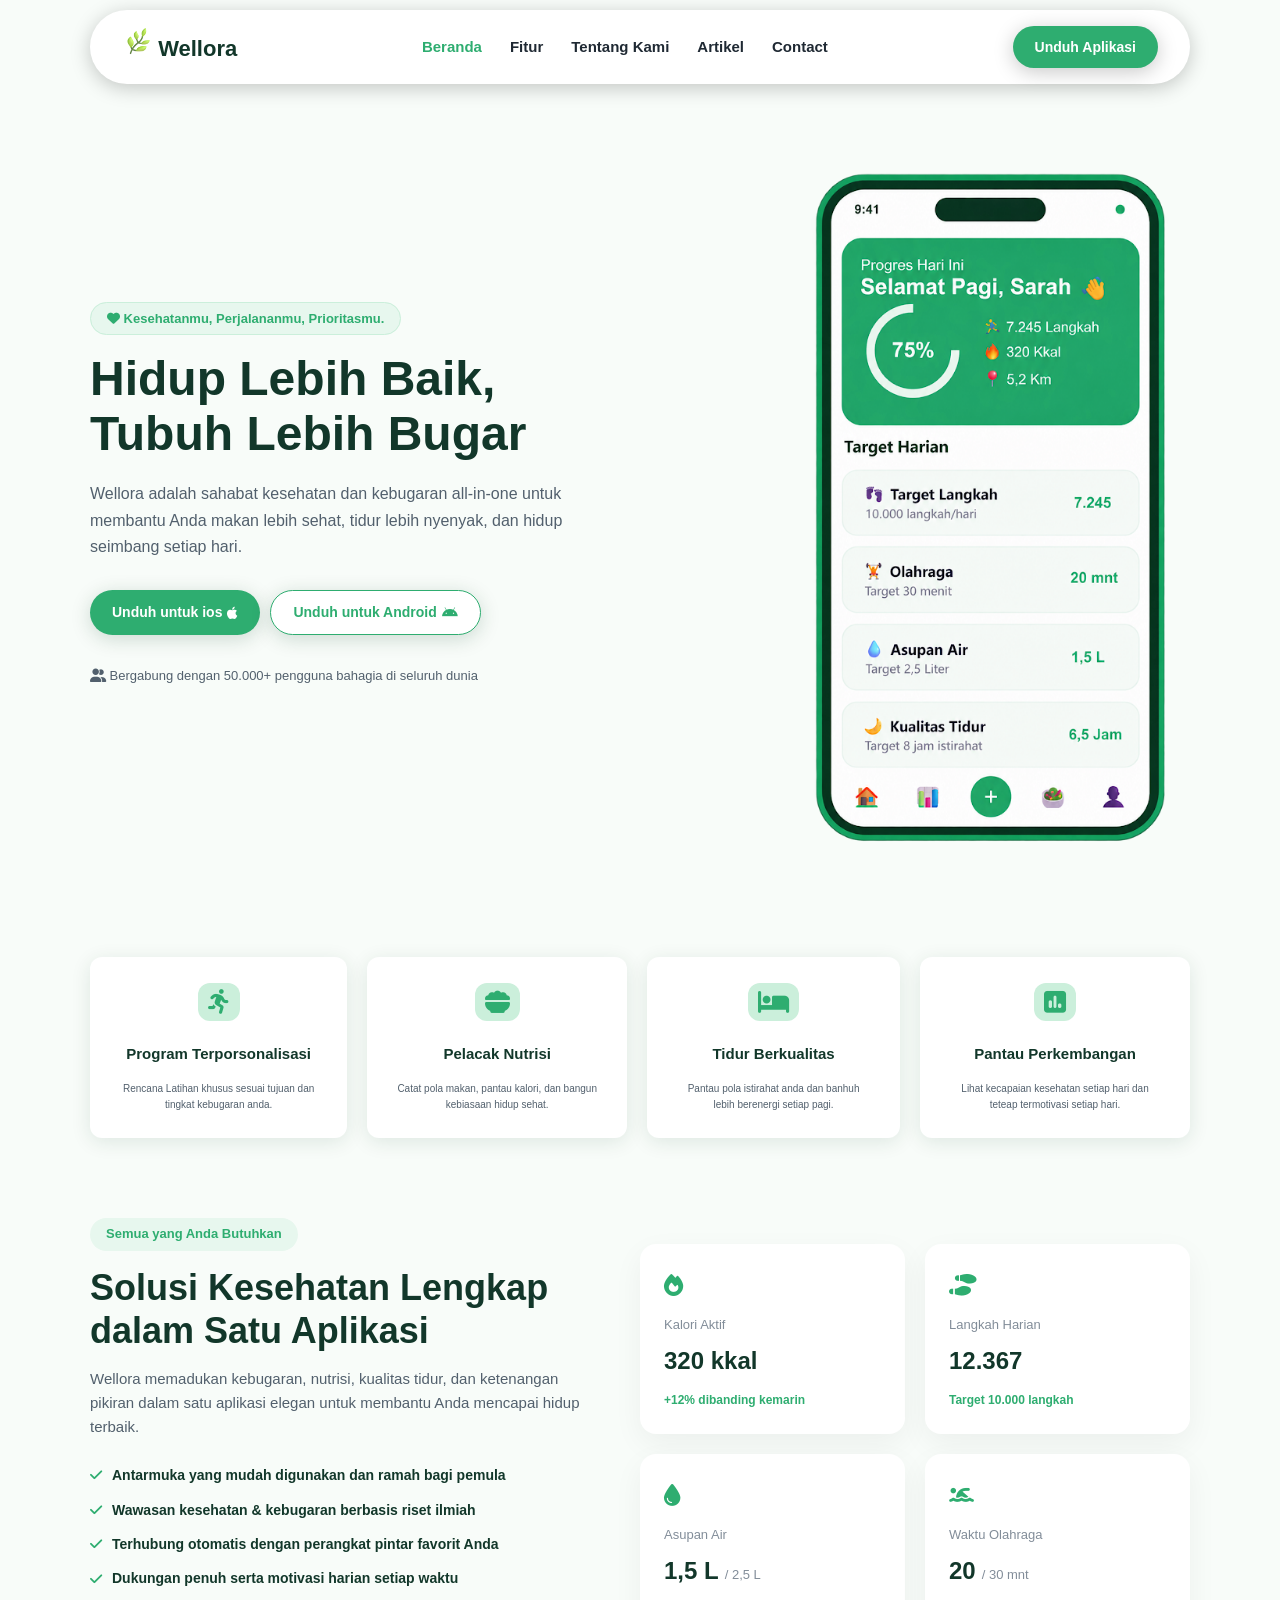
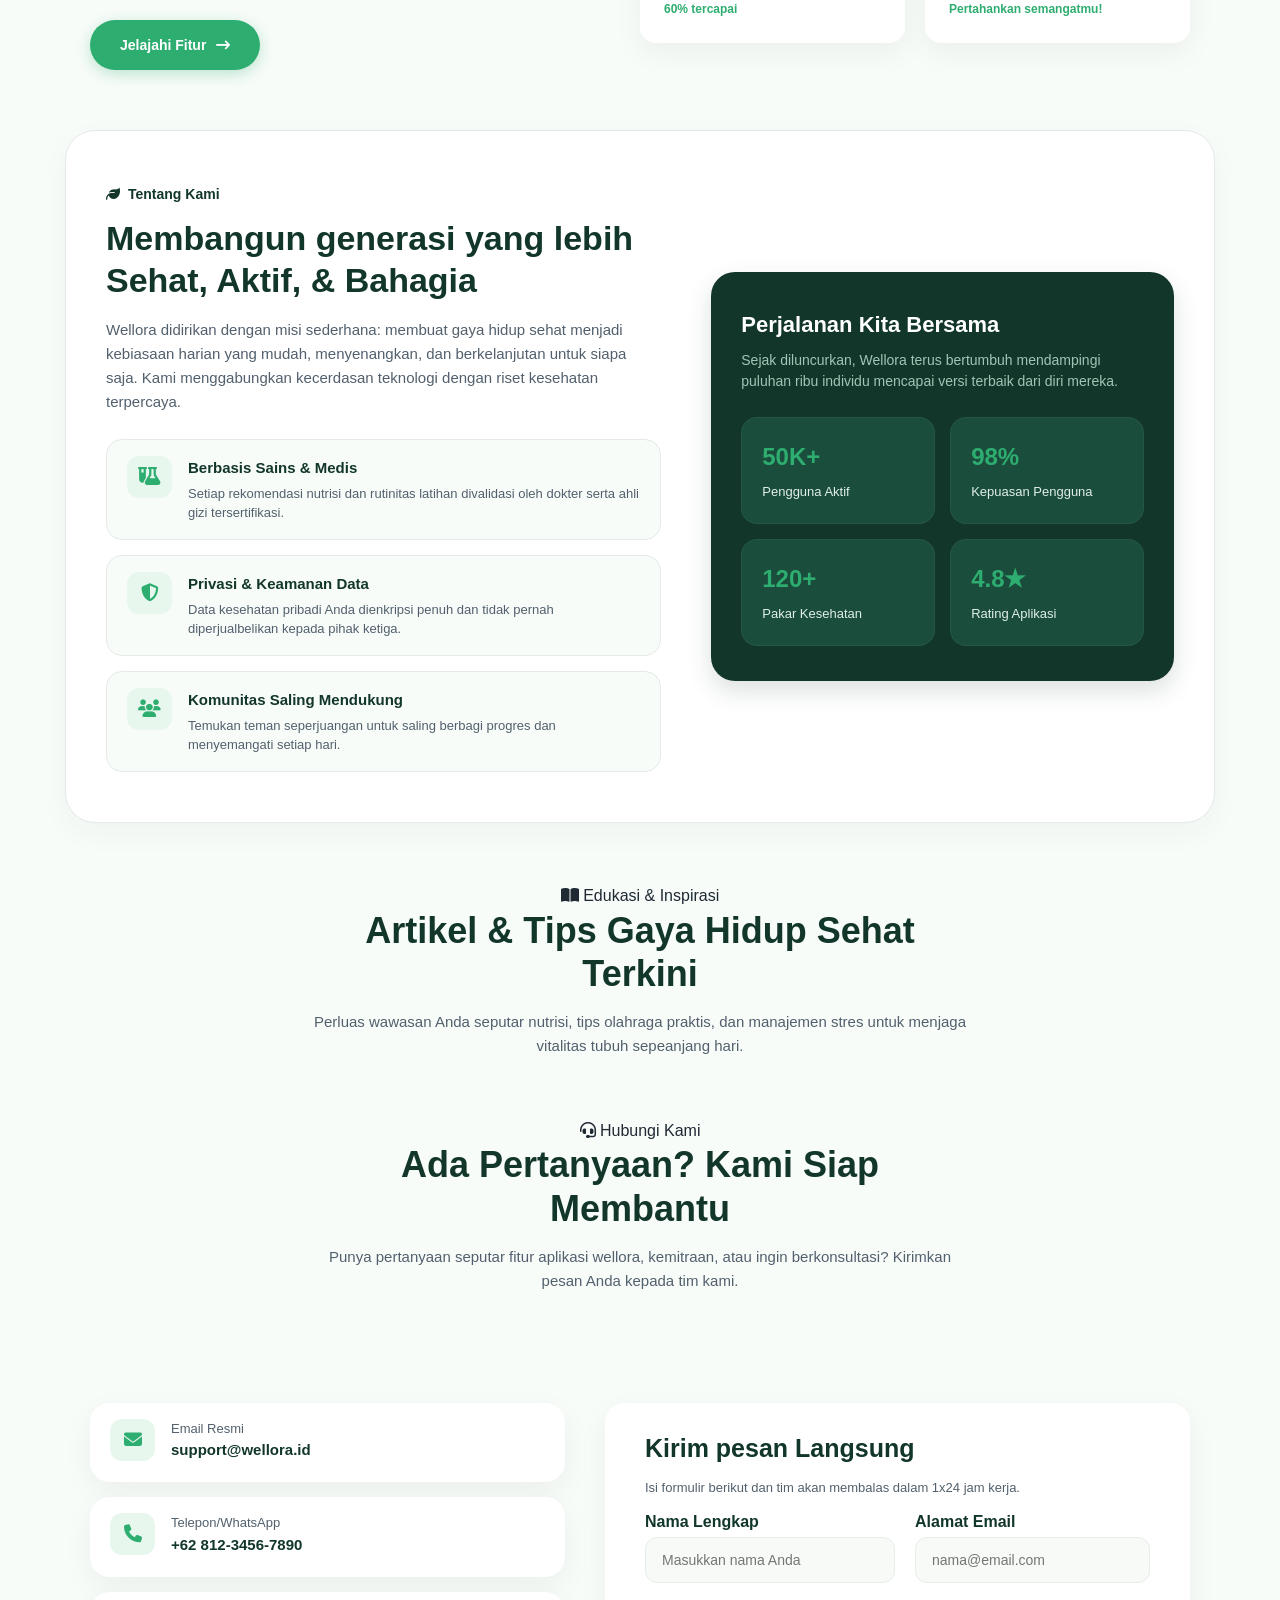
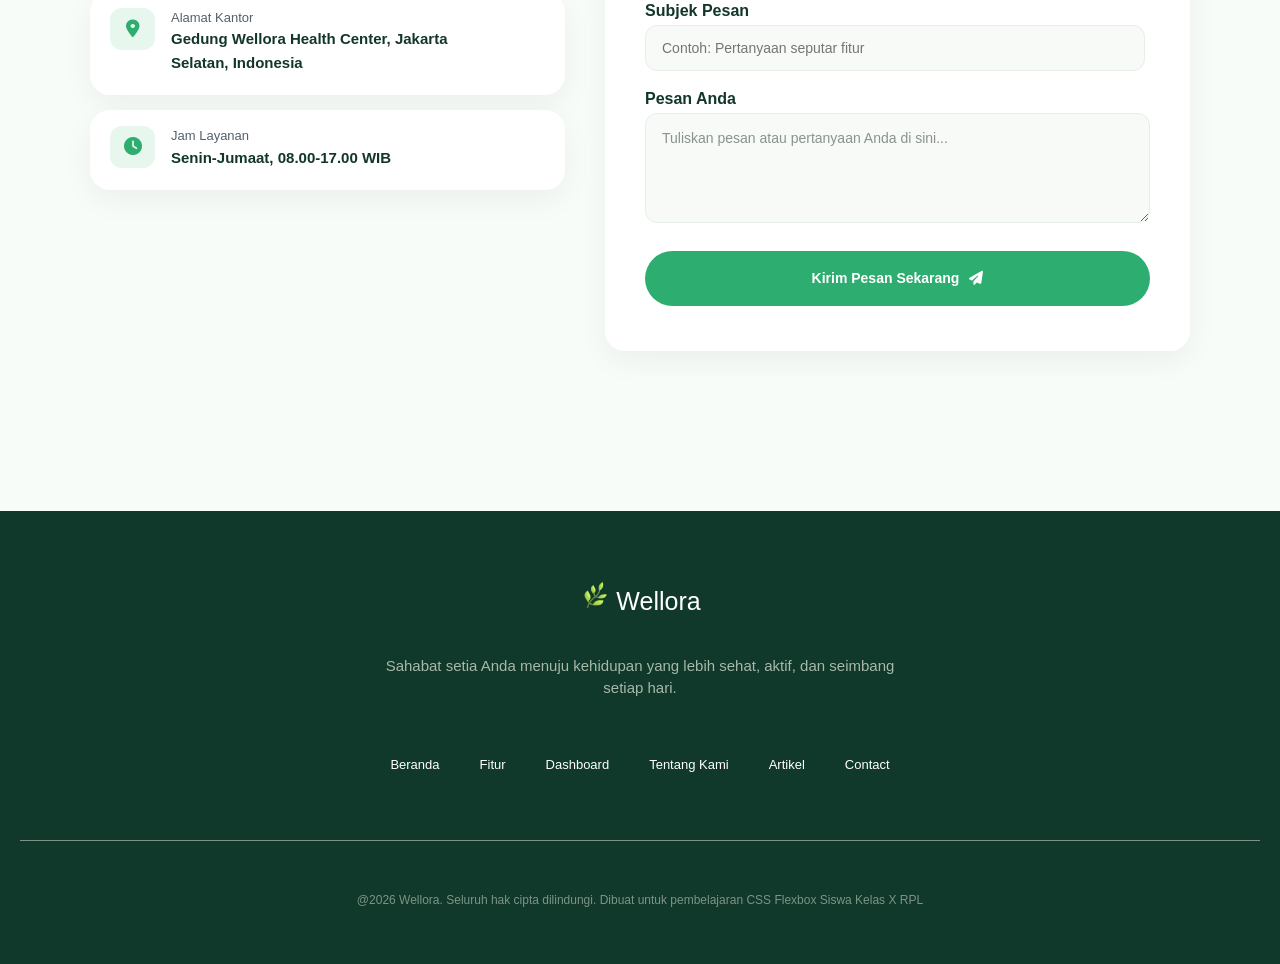
==== commit d6cfbf84: "Commit pertama file HTML" ====
--- a/index.html
+++ b/index.html
@@ -23,10 +23,10 @@
     <!-- menu -->
      <nav class="navmenu">
       <a href="#" class="navitem navitem-active">Beranda</a>
-      <a href="#" class="navitem">Fitur</a>
-      <a href="#" class="navitem">Tentang Kami</a>
-      <a href="#" class="navitem">Artikel</a>
-      <a href="#" class="navitem">Contact</a>
+      <a href="#feature" class="navitem">Fitur</a>
+      <a href="#aboutyou" class="navitem">Tentang Kami</a>
+      <a href="#articel" class="navitem">Artikel</a>
+      <a href="#contact" class="navitem">Contact</a>
 
      </nav>
     <!-- button -->
@@ -62,7 +62,7 @@
     </div>
    </section>
    <!-- section1 -->
-   <section class="section">
+   <section class="section" id="feature">
     <div class="secfitur">
       <span>
         <i class="fa-solid fa-person-running"></i>
@@ -169,7 +169,7 @@
     </div>
   </section>
   <!-- about -->
-   <section class="about">
+   <section class="about" id="aboutyou">
   <!-- Kolom Kiri -->
   <div class="about-kiri">
     <span class="about-badge">
@@ -248,7 +248,7 @@
   </div>
 </section>
 <!-- Artikel -->
- <section class="artikel">
+ <section class="artikel" id="articel">
   <div class="containerartikel">
     <span>
       <i class="fa-solid fa-book-open"></i> Edukasi & Inspirasi
@@ -258,7 +258,7 @@
   </div>
  </section>
 <!-- hubungi kami -->
-<section class="hubkami">
+<section class="hubkami" id="contact">
   <div class="containerhub">
     <span>
       <i class="fa-solid fa-headset"></i> Hubungi Kami
@@ -359,5 +359,26 @@
       <hr class="hrfooter">
       <p class="footerp">@2026 Wellora. Seluruh hak cipta dilindungi. Dibuat untuk pembelajaran CSS Flexbox Siswa Kelas X RPL</p>
 </footer>
+<button class="btnrowup" id="tombolrowup" onclick="keAtasHalaman ()">
+  <i class="fa-solid fa-caret-up"></i>
+</button>
 </body>
+<script>
+  window.addEventListener('scroll',function () {
+    const btnTop = document.getElementById
+    ('tombolrowup');
+
+    if (window.scrollY > 300){
+      btnTop.style.display = 'flex';
+    } else {
+      btnTop.style.display = 'none';
+    }
+  });
+
+  function keAtasHalaman(){
+    window.scrollTo({
+      top: 0, behavior: 'smooth'
+      })
+  }
+</script>
 </html>
--- a/style.css
+++ b/style.css
@@ -5,11 +5,28 @@
   padding: 0;
 }
 
+html {
+  scroll-behavior: smooth;
+}
+
+/* memberi jarak */
+section {
+  scroll-margin-top: 30px;
+}
+
 body {
   font-family: 'Segoe UI', Tahoma, Geneva, Verdana, sans-serif;
   background-color: #F8FCF9;
   color: #1f2933;
   line-height: 1.6;/* jarak antara baris */
+}
+
+:root {
+  --warna-hijau-gelap :#12372A;
+  --warna-button :#2ead70;
+  --size-desc :#52606d;
+  --size-text-desc : 16px;
+  --size-judul : 48px;
 }
 
 /* header dan navbar */
@@ -47,12 +64,12 @@
 }
 
 .navitem:hover , .navitem-active {
-  color: #2ead70;
+  color: var(--warna-button);
   transition: color 0.25s ease ;
 }
 
 .navbuttonunduh {
-  background-color: #2ead70;
+  background-color: var(--warna-button);
   padding: 10px 22px;
   border-radius: 25px;
   color: white;
@@ -92,7 +109,7 @@
 }
 
 .badgehero {
-  color: #2ead70;
+  color: var(--warna-button);
   background-color: #e7f7ee;
   border-radius:25px ;
   padding: 8px 16px;
@@ -126,7 +143,7 @@
 }
 
 .ios {
-  background-color: #2ead70;
+  background-color: var(--warna-button);
   padding: 10px 22px;
   border-radius: 25px;
   color: white;
@@ -143,14 +160,14 @@
   background-color: white;
   padding: 10px 22px;
   border-radius: 25px;
-  color: #2ead70;
+  color: var(--warna-button);
   text-decoration: none;
   font-weight: 700;
   font-size: 14px;
   display: flex;
   align-items: center;
   box-shadow: 0 4px 20px rgba(12, 63, 33, 0.179);
-  border: 1px solid #2ead70;
+  border: 1px solid var(--warna-button);
   gap: 5px;
 }
 
@@ -197,7 +214,7 @@
 
 .secfitur span {
   background-color: #CBEFDB;
-  color: #2ead70;
+  color: var(--warna-button);
   border-radius: 12px;
   padding: 5px 10px;
   font-size: 25px;
@@ -246,7 +263,7 @@
 
 .span2 {
   display: inline-block;
-  color: #2ead70;
+  color: var(--warna-button);
   background-color: #e7f7ee;
   border-radius: 20px;
   padding: 6px 16px;
@@ -287,7 +304,7 @@
 }
 
 .centang-item i {
-  color: #2ead70;
+  color: var(--warna-button);
   font-weight: bold;
 }
 
@@ -298,7 +315,7 @@
 /* Tombol Jelajahi */
 .btnfitur {
   color: white;
-  background-color: #2ead70;
+  background-color: var(--warna-button);
   border-radius: 25px;
   padding: 17px 30px;
   border: none;
@@ -306,6 +323,7 @@
   font-size: 14px;
   display: flex;
   justify-content: center;
+  align-items: center;
   gap: 10px;
   box-shadow: 0 4px 15px rgba(46, 173, 112, 0.3);
 }
@@ -316,7 +334,7 @@
   transition: transform 0.2s ease;
 }
 
-/* Grid Kartu Kanan (2x2 Layout) */
+
 .sec2 {
   flex: 1;
   display: grid;
@@ -335,7 +353,7 @@
 }
 
 .icon-box {
-  color: #2ead70;
+  color: var(--warna-button);
   font-size: 22px;
   margin-bottom: 12px;
   display: inline-block;  
@@ -355,7 +373,6 @@
   margin: 0;
 }
 
-/* Wrapper Angka dan Satuan Pembagi agar Sejajar */
 .spanminim {
   display: flex;
   align-items: baseline;
@@ -369,7 +386,7 @@
 }
 
 .hijautext {
-  color: #2ead70;
+  color: var(--warna-button);
   font-size: 12px;
   font-weight: 700;
   margin-top: 10px;
@@ -383,7 +400,6 @@
 }
 
 /* about */
-/* Container Utama Section */
 .about {
   width: 90%;
   max-width: 1150px;
@@ -451,7 +467,7 @@
   font-size: 18px;
   border-radius: 12px;
   background-color: #E7F7EE;
-  color: #2ead70;
+  color: var(--warna-button);
   width: 45px;
   height: 42px;
   display: flex;
@@ -521,7 +537,7 @@
 .card-item .stat-num {
   font-size: 24px;
   font-weight: 800;
-  color: #2ead70;
+  color: var(--warna-button);
   margin-bottom: 6px;
   display: block;
 }
@@ -588,7 +604,7 @@
   font-size: 18px;
   border-radius: 12px;
   background-color: #E7F7EE;
-  color: #2ead70;
+  color: var(--warna-button);
   width: 45px;
   height: 42px;
   display: flex;
@@ -744,7 +760,7 @@
 
 .btnpesan {
   margin-top: 20px;
-  background-color: #2ead70;
+  background-color: var(--warna-button);
   text-align: center;
   border-radius: 30px;
 }
@@ -765,6 +781,7 @@
   font-size: 14px;
   display: flex;
   justify-content: center;
+  align-items: center;
   gap: 10px;
 }
 
@@ -858,4 +875,31 @@
   color: #52606d;
   font-weight: 150px;
   line-height: 1.6;
-}+}
+
+.btnrowup {
+  position: fixed;
+  bottom: 30px;
+  right: 30px;
+  width: 48px;
+  height: 48px;
+  background-color: var(--warna-button);
+  color: #ffff;
+  border: none;
+  border-radius: 50%;
+  align-items: center;
+  justify-content: center;
+  font-size: 18px;
+  cursor: pointer;
+  box-shadow: 0 6px 18px rgba(46, 173, 112, 0.4);
+  z-index: 1000;
+  transition: all 0.5s case;
+  display: none;
+}
+
+.btnrowup:hover {
+  background-color: #248c5a;
+  transform: translateY(-2px);
+  transition: transform 0.2s ease;
+}
+
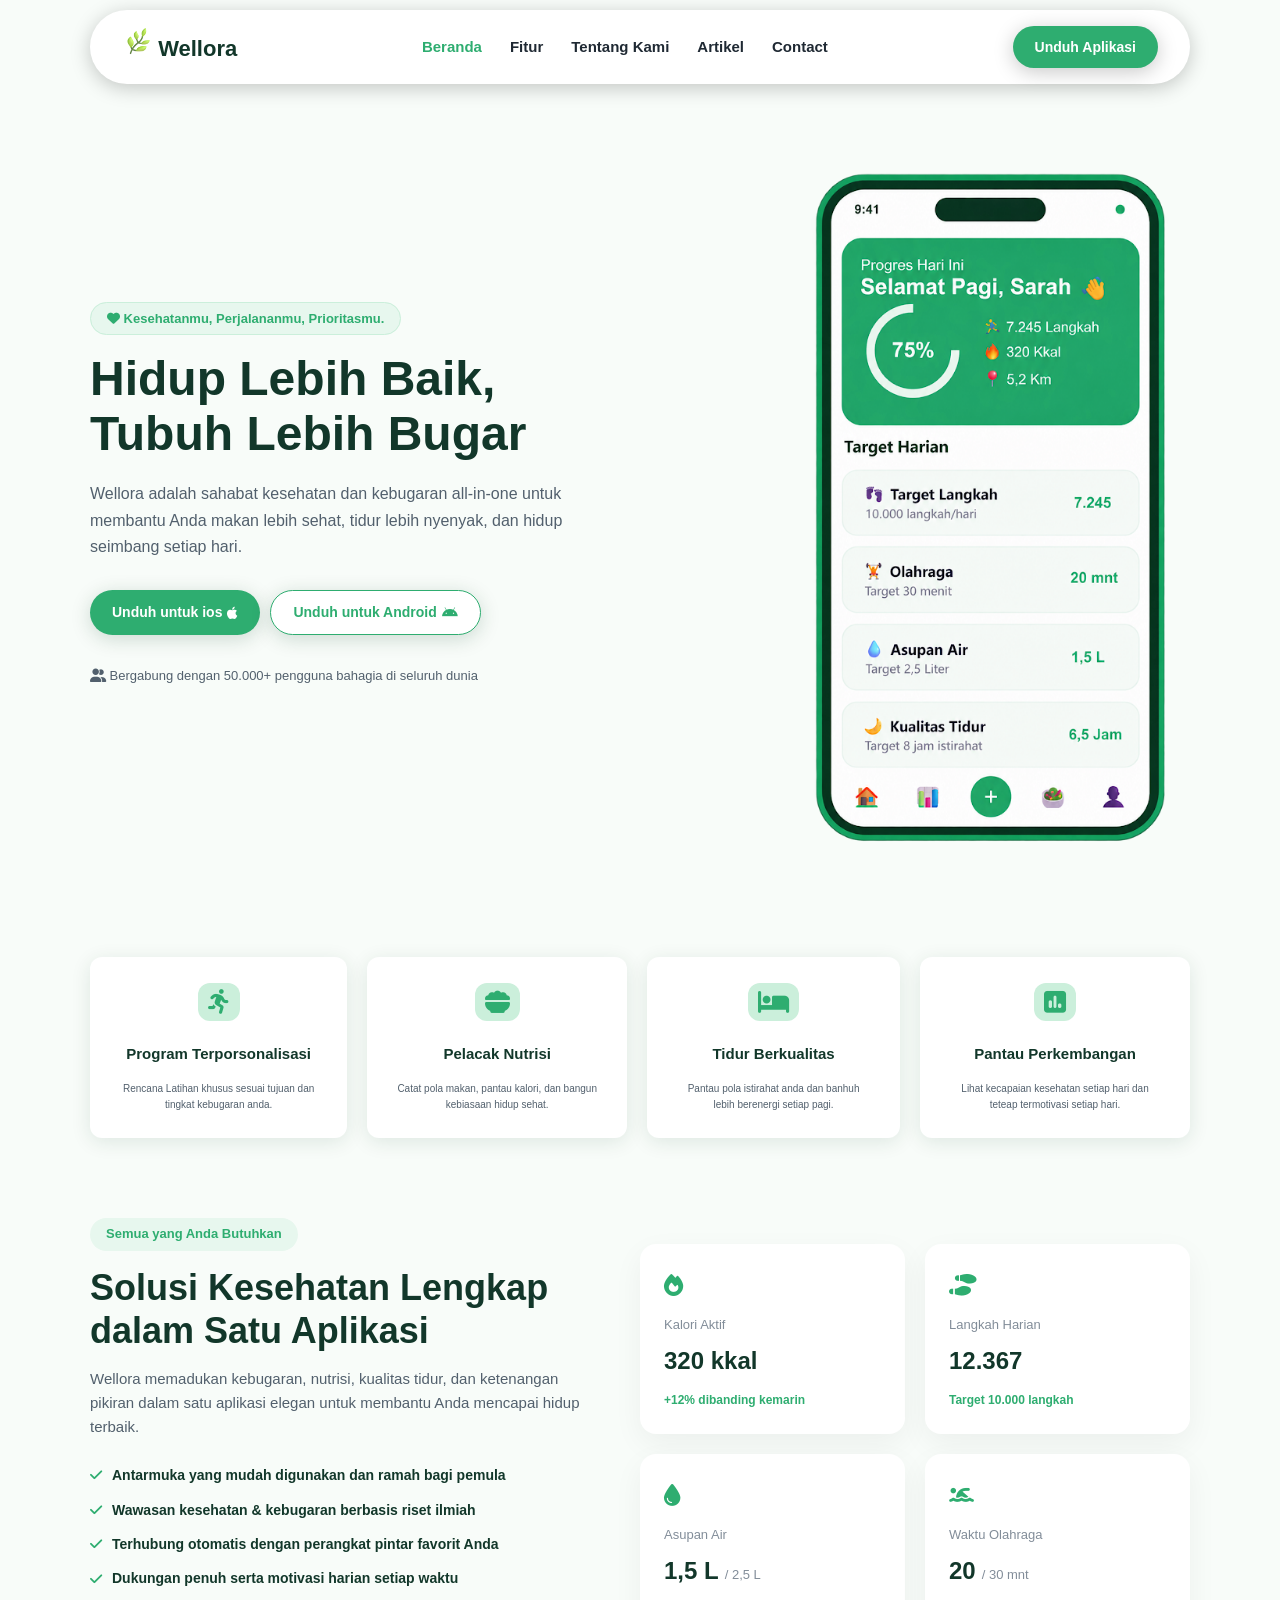
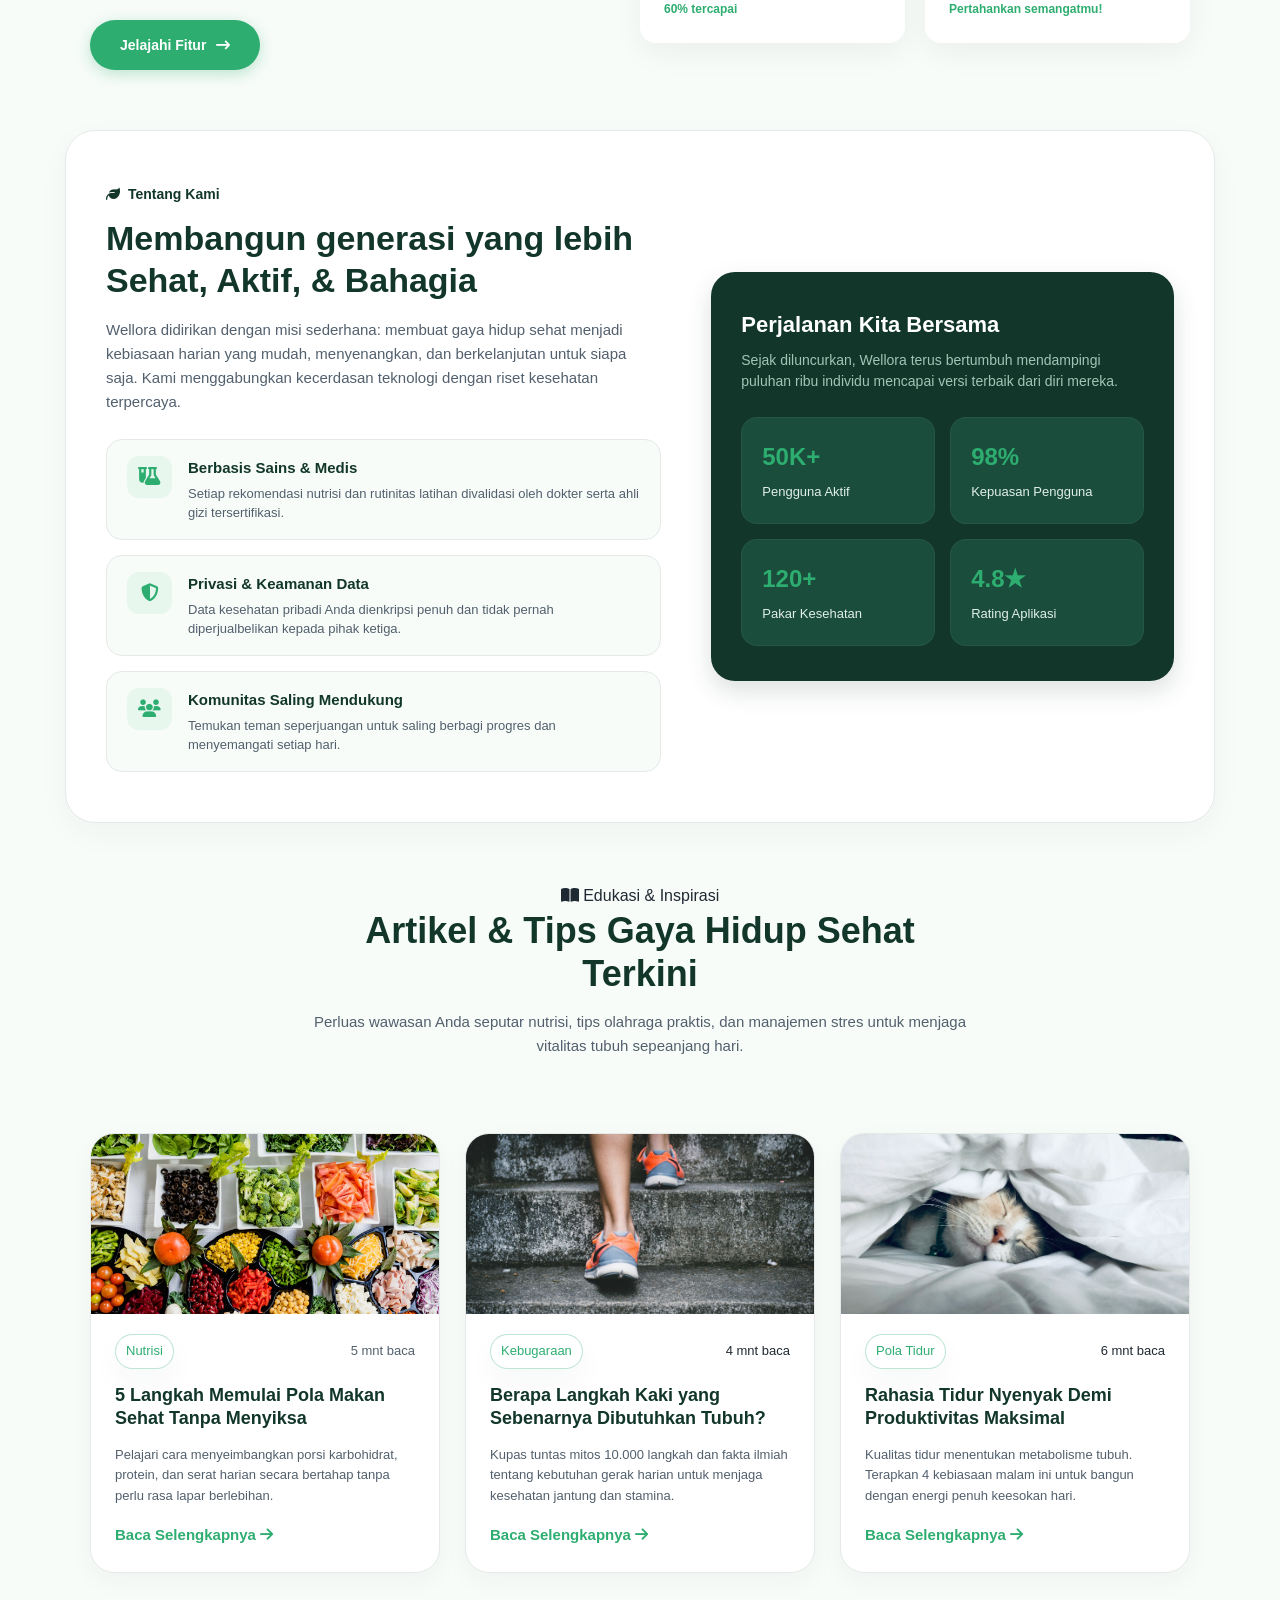
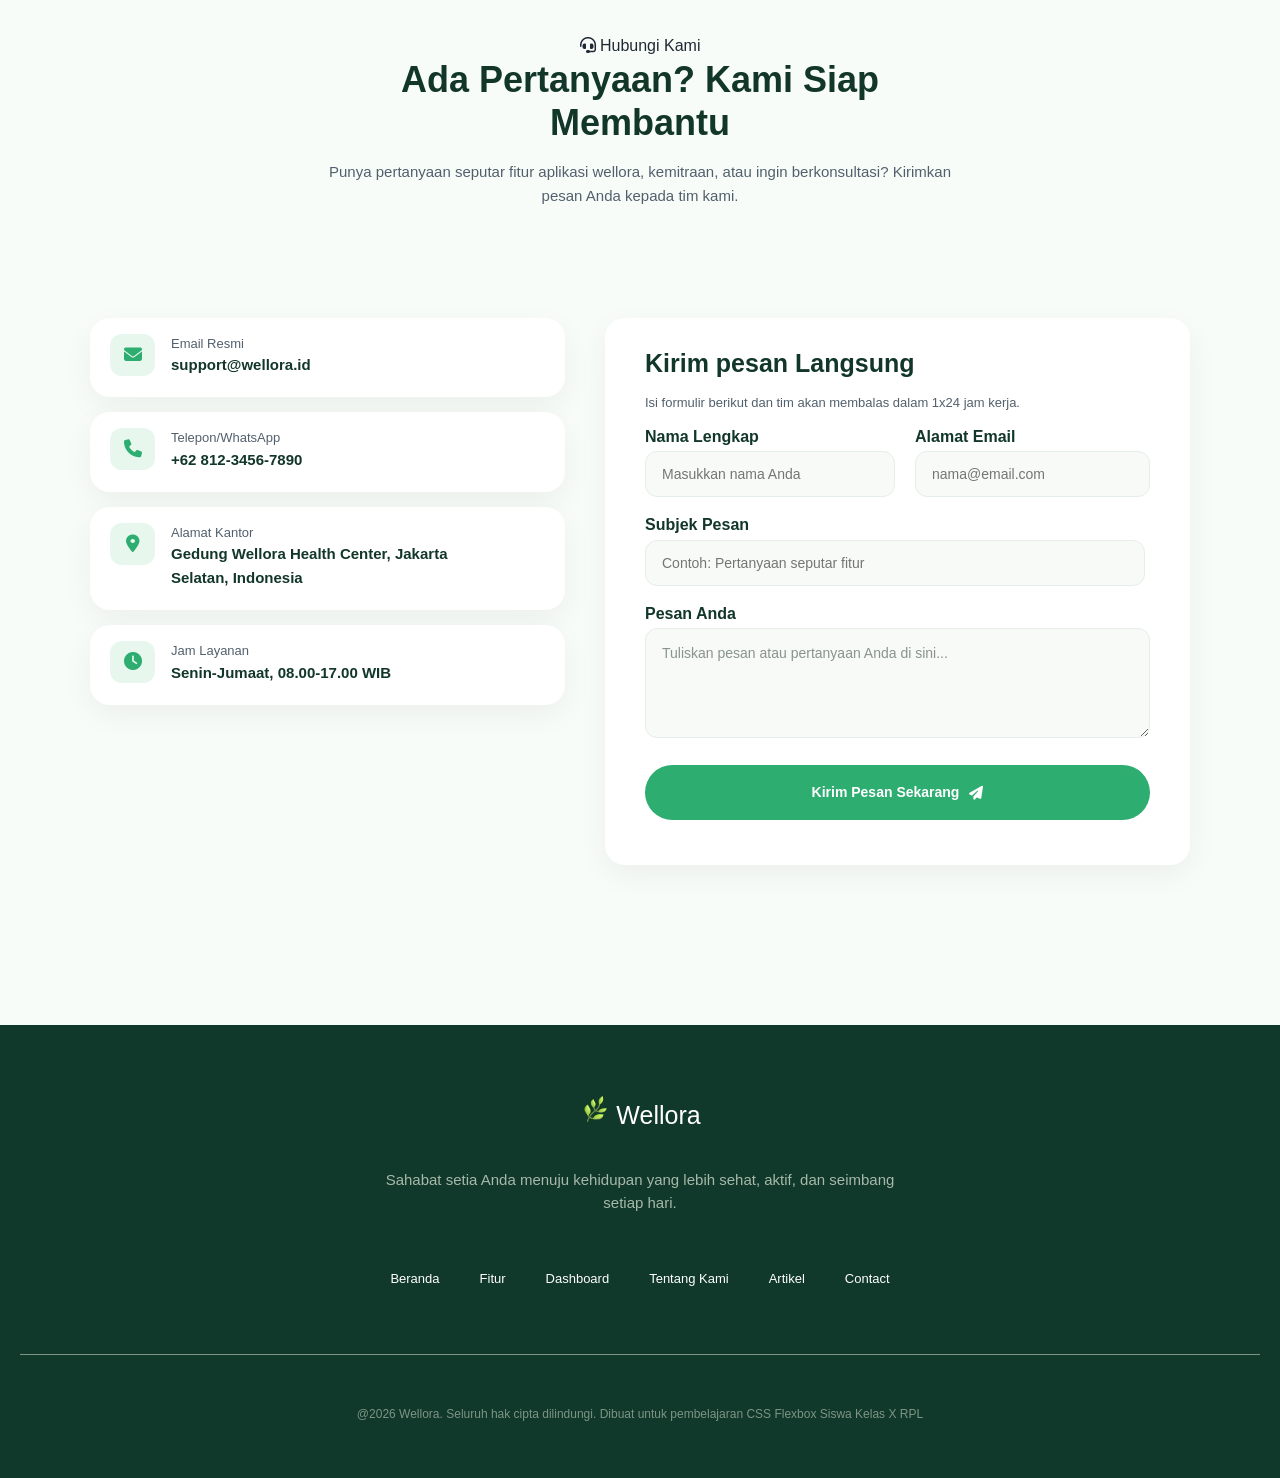
==== commit 2c373a7c: "Commit pertama file HTML" ====
--- a/index.html
+++ b/index.html
@@ -5,9 +5,9 @@
   <meta name="viewport" content="width=device-width, initial-scale=1.0">
   <title>wellora.web</title>
   <link rel="stylesheet" href="style.css">
+  <link rel="icon" href="asset1/logo wellora.png" type="image">
     <!-- Font Awesome Icon Library -->
     <link rel="stylesheet" href="https://cdnjs.cloudflare.com/ajax/libs/font-awesome/6.7.2/css/all.min.css" />
-
 </head>
 <body>
   <!-- header -->
@@ -254,8 +254,56 @@
       <i class="fa-solid fa-book-open"></i> Edukasi & Inspirasi
     </span>
     <h1>Artikel & Tips Gaya Hidup Sehat<br>Terkini</h1>
-    <p>Perluas wawasan Anda seputar nutrisi, tips olahraga praktis, dan manajemen stres untuk menjaga<br>vitalitas tubuh sepeanjang hari.</p>
+    <p class="containerartikelp">Perluas wawasan Anda seputar nutrisi, tips olahraga praktis, dan manajemen stres untuk menjaga<br>vitalitas tubuh sepeanjang hari.</p>
   </div>
+  <!-- card -->
+   <div class="artikelgrid">
+    <!-- artikel-1 -->
+     <div class="artikelcard">
+      <div class="artikelimgbox">
+        <img src="asset1/food.avif" alt="Pola Sehat Nutrisi" class="artikelimg" width="600">
+      </div>
+      <div class="artikelcontect">
+        <div class="artikelmeta">
+         <span class="artikel-tag">Nutrisi</span>
+        <span class="artikelspan">5 mnt baca</span>
+        </div>
+        <h3 class="artikelh3">5 Langkah Memulai Pola Makan Sehat Tanpa Menyiksa</h3>
+        <p class="artikeldesc">Pelajari cara menyeimbangkan porsi karbohidrat, protein, dan serat harian secara bertahap tanpa perlu rasa lapar berlebihan.</p>
+        <a href="articfile1.html?id=0" class="artikellink">Baca Selengkapnya <i class="fa-solid fa-arrow-right"></i></a>
+      </div>
+     </div>
+     <!-- artikel-2 -->
+     <div class="artikelcard">
+      <div class="artikelimgbox">
+        <img src="asset1/shoes.jpg" alt="lari" class="artikelimg" width="600">
+      </div>
+      <div class="artikelcontect">
+        <div class="artikelmeta">
+         <span class="artikel-tag">Kebugaraan</span>
+        <span>4 mnt baca</span>
+        </div>
+        <h3 class="artikelh3">Berapa Langkah Kaki yang Sebenarnya Dibutuhkan Tubuh?</h3>
+        <p class="artikeldesc">Kupas tuntas mitos 10.000 langkah dan fakta ilmiah tentang kebutuhan gerak harian untuk menjaga kesehatan jantung dan stamina.</p>
+        <a href="#" class="artikellink">Baca Selengkapnya <i class="fa-solid fa-arrow-right"></i></a>
+      </div>
+     </div>
+     <!-- artikel-3 -->
+     <div class="artikelcard">
+      <div class="artikelimgbox">
+        <img src="asset1/cat.jpg" alt="Pola Sehat Nutrisi" class="artikelimg" width="600">
+      </div>
+      <div class="artikelcontect">
+        <div class="artikelmeta">
+         <span class="artikel-tag">Pola Tidur</span>
+        <span>6 mnt baca</span>
+        </div>
+        <h3 class="artikelh3">Rahasia Tidur Nyenyak Demi Produktivitas Maksimal</h3>
+        <p class="artikeldesc">Kualitas tidur menentukan metabolisme tubuh.<br>Terapkan 4 kebiasaan malam ini untuk bangun dengan energi penuh keesokan hari.</p>
+        <a href="#" class="artikellink">Baca Selengkapnya <i class="fa-solid fa-arrow-right"></i></a>
+      </div>
+     </div>
+   </div>
  </section>
 <!-- hubungi kami -->
 <section class="hubkami" id="contact">
--- a/style.css
+++ b/style.css
@@ -850,14 +850,14 @@
   width: 90%;
   max-width: 1100px;
   margin: 10px auto 30px auto;
-  text-align: center;
-  display: flex;
-  align-items: center;
-  justify-content: center;
   margin-top: 60px;
   margin-bottom: 60px;
 }
 
+.containerartikel {
+  text-align: center;
+}
+
 .artikel span {
   font-weight: 150px;
 }
@@ -870,13 +870,105 @@
   margin-bottom: 15px;
 }
 
-.artikel p {
+.containerartikelp {
   font-size: 15px;
   color: #52606d;
   font-weight: 150px;
   line-height: 1.6;
 }
 
+.artikelgrid {
+  display: grid;
+  grid-template-columns: repeat(3,1fr);
+  width: 100%;
+  gap: 25px;
+  margin-top:75px;
+}
+
+.artikelcard {
+  background-color: white;
+  border-radius: 24px;
+  border: 1px solid #E5E9E8;
+  box-shadow: 0 8px 24px rgba(18, 55, 42, 0.04);
+  transition: transform 0.2s case, box-shadow 0.2s ease;
+  overflow: hidden;
+}
+
+.artikelcard:hover {
+  transform: translateY(-5px);
+  box-shadow: 0 14px 30px rgba(18, 55, 42, 0.04) ;
+    transition: transform 0.6s ease;
+}
+
+.artikelimgbox {
+  width: 100%;
+  height: 180px;
+  background-color: #E7F7EE;
+  overflow: hidden;
+}
+
+.artikelimg {
+  width: 100%;
+  height: 100%;
+  object-fit: cover;
+  transition: transform 0.3s ease;
+}
+
+.artikelcard:hover .artikelimg{
+  transform: scale(1.06);
+
+}
+
+.artikelcontect {
+  padding: 20px 24px 24px;
+}
+
+.artikelmeta {
+  display: flex;
+  justify-content: space-between;
+  align-items: center;
+  font-size: 13px;
+  margin-bottom: 15px;
+}
+
+.artikel-tag {
+  padding: 6px 10px;
+  background-color:white;
+  border-radius: 30px;
+  border: 1px solid #2ead704f;
+  color: var(--warna-button);
+  font-weight: 500;
+  box-shadow: 0 14px 30px rgba(18, 55, 42, 0.04) ;
+}
+
+.artikelspan {
+  color: var(--size-desc);
+  font-weight: 150px;
+}
+
+.artikelh3 {
+  font-size: 18px;
+  color: var(--warna-hijau-gelap);
+  line-height: 23px;
+  margin-bottom: 15px;
+}
+.artikeldesc {
+  color: var(--size-desc);
+  font-size: 13px;
+  font-weight: 150px;
+  margin-bottom: 15px;
+}
+
+.artikellink {
+  font-size: 15px;
+  color: var(--warna-button);
+  font-weight:750 ;
+  text-decoration: none;
+  gap: 5px;
+}
+
+
+/* button row up */
 .btnrowup {
   position: fixed;
   bottom: 30px;
@@ -902,4 +994,3 @@
   transform: translateY(-2px);
   transition: transform 0.2s ease;
 }
-
